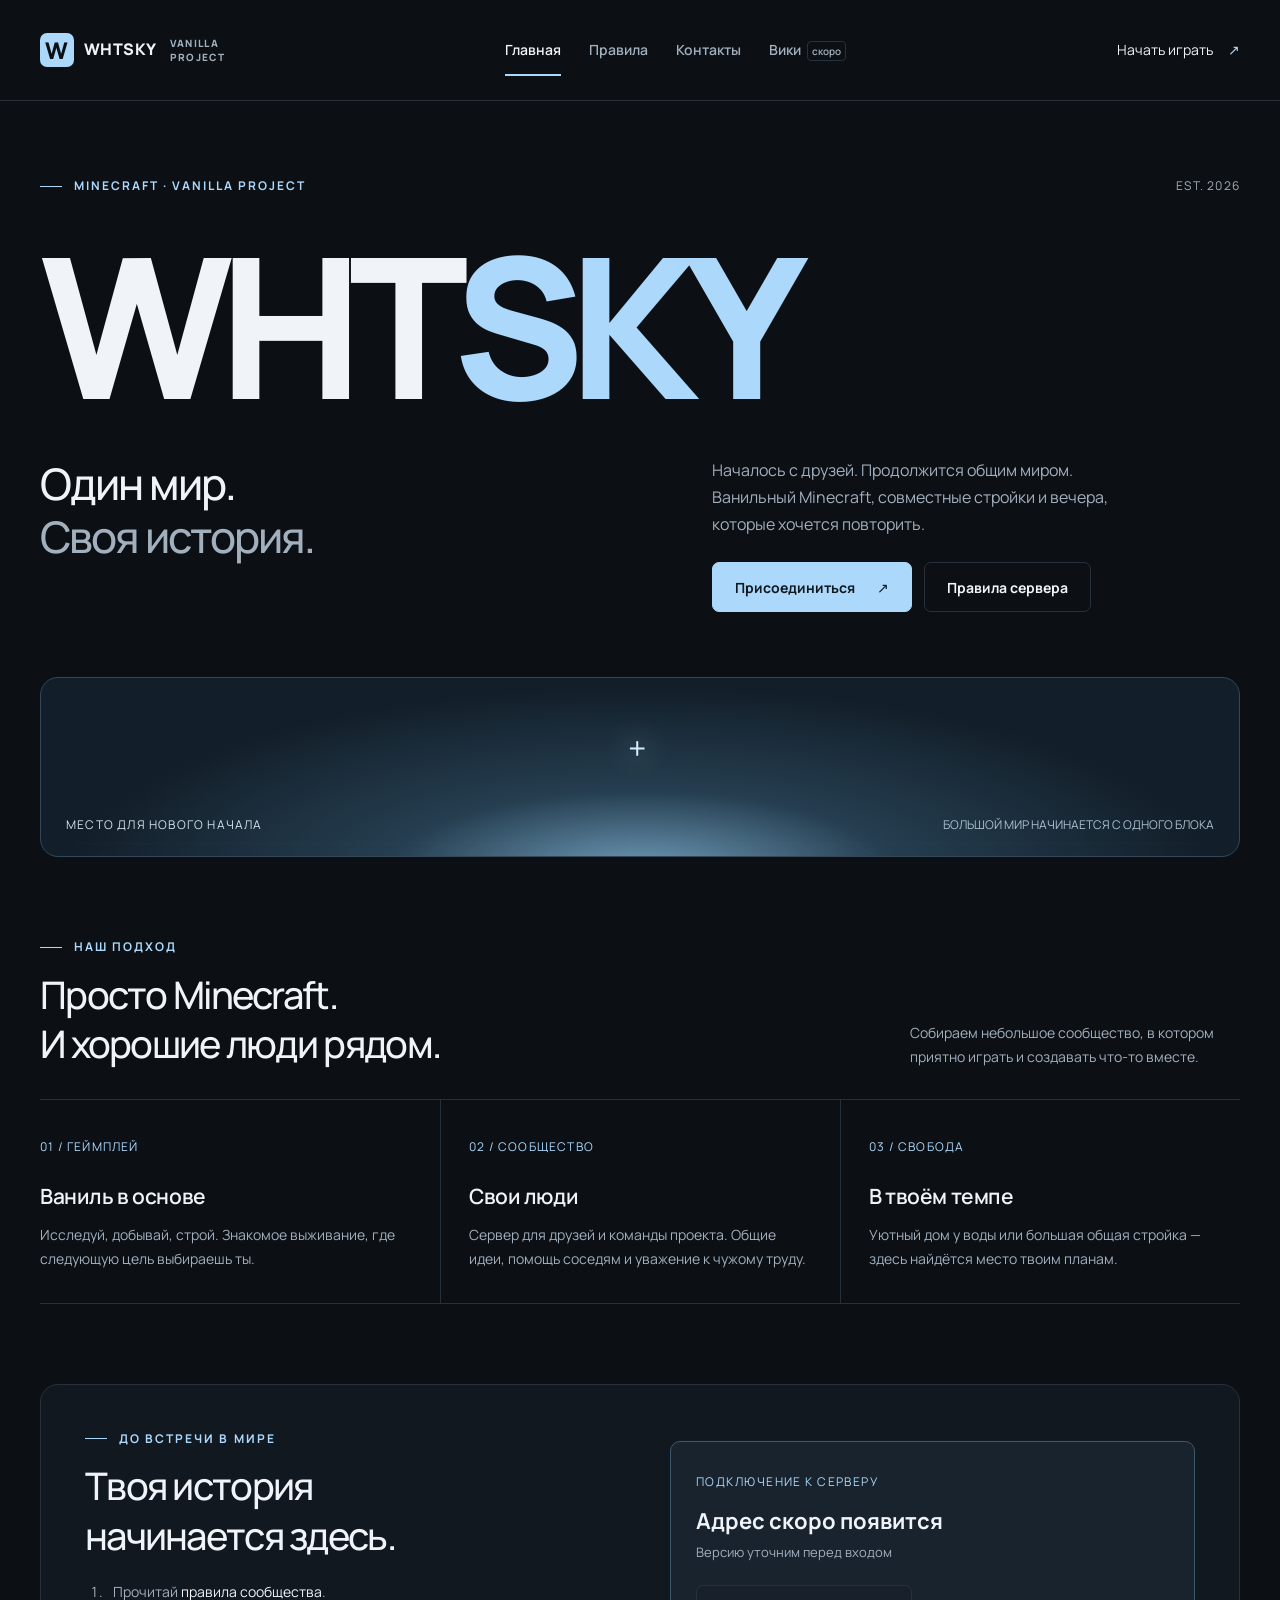
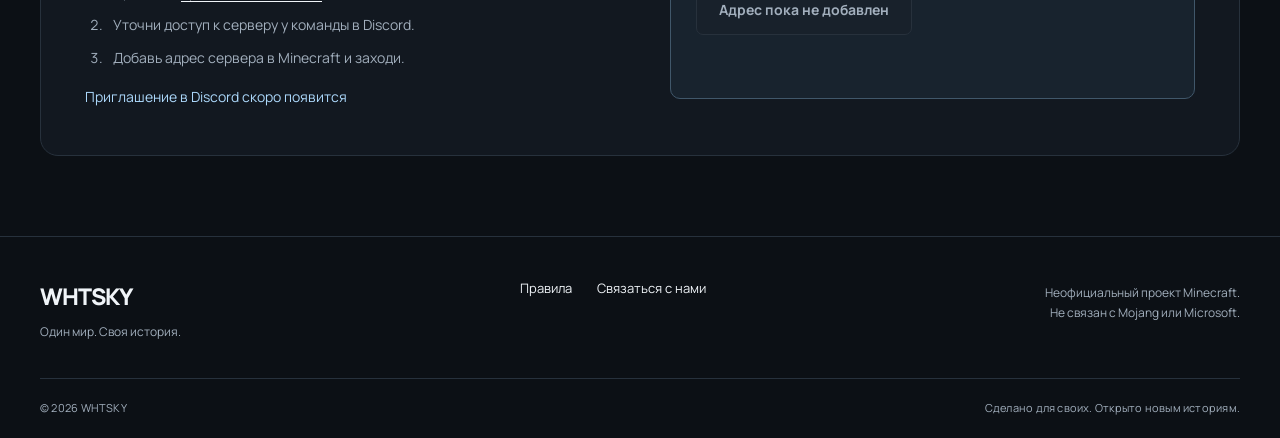
==== index.html @ e58e7b96 "Add initial project files and structure for WHTSKY Vanilla Project - Create README.md with project d" ====
<!doctype html>
<html lang="ru">
<head>
  <meta charset="UTF-8"><meta name="viewport" content="width=device-width, initial-scale=1">
  <title>Главная — WHTSKY</title><meta name="description" content="WHTSKY — ванильный Minecraft для друзей и новых историй. О сервере, правилах и о том, как присоединиться.">
  <meta name="theme-color" content="#0c1015"><link rel="icon" href="assets/favicon.svg" type="image/svg+xml"><link rel="stylesheet" href="assets/style.css">
  <script src="assets/config.js" defer></script><script src="assets/site.js" defer></script>
</head>
<body data-page="home" data-root="./" data-title="Главная">
  <a class="skip-link" href="#main">К содержимому</a><header data-header></header>
  <main id="main">
    <section class="hero container">
      <div class="hero-top"><span class="eyebrow">Minecraft · Vanilla project</span><span class="edition">EST. 2026</span></div>
      <div class="hero-word" aria-hidden="true">WHT<span>SKY</span></div>
      <div class="hero-body"><h1>Один мир.<br><em>Своя история.</em></h1><div><p class="hero-description">Началось с друзей. Продолжится общим миром.<br>Ванильный Minecraft, совместные стройки и вечера, которые хочется повторить.</p><div class="actions"><a class="button primary" href="#join">Присоединиться <span aria-hidden="true">↗</span></a><a class="button" href="rules/">Правила сервера</a></div></div></div>
      <div class="horizon" aria-hidden="true"><span class="horizon-caption">МЕСТО ДЛЯ НОВОГО НАЧАЛА</span><span class="horizon-coordinate">БОЛЬШОЙ МИР НАЧИНАЕТСЯ С ОДНОГО БЛОКА</span></div>
    </section>
    <section class="section container" aria-labelledby="about"><div class="section-top"><div><span class="eyebrow">Наш подход</span><h2 id="about">Просто Minecraft.<br>И хорошие люди рядом.</h2></div><p class="section-note">Собираем небольшое сообщество, в котором приятно играть и создавать что-то вместе.</p></div>
      <div class="values"><article class="value"><span class="value-number">01 / ГЕЙМПЛЕЙ</span><h3>Ваниль в основе</h3><p>Исследуй, добывай, строй. Знакомое выживание, где следующую цель выбираешь ты.</p></article><article class="value"><span class="value-number">02 / СООБЩЕСТВО</span><h3>Свои люди</h3><p>Сервер для друзей и команды проекта. Общие идеи, помощь соседям и уважение к чужому труду.</p></article><article class="value"><span class="value-number">03 / СВОБОДА</span><h3>В твоём темпе</h3><p>Уютный дом у воды или большая общая стройка — здесь найдётся место твоим планам.</p></article></div>
    </section>
    <section class="section join container" id="join" aria-labelledby="join-title"><div class="join-panel"><div><span class="eyebrow">До встречи в мире</span><h2 id="join-title">Твоя история<br>начинается здесь.</h2><ol class="join-steps"><li>Прочитай <a href="rules/">правила сообщества</a>.</li><li>Уточни доступ к серверу у команды в Discord.</li><li>Добавь адрес сервера в Minecraft и заходи.</li></ol><span class="text-link" data-discord>Приглашение в Discord скоро появится</span></div><div class="server-box"><span class="server-label">Подключение к серверу</span><strong class="server-address" data-address>Адрес скоро появится</strong><span class="server-version" data-version>Версию уточним перед входом</span><button class="button primary" type="button" data-copy disabled>Адрес пока не добавлен</button><p class="copy-status" data-copy-status role="status" aria-live="polite"></p></div></div></section>
  </main><footer data-footer></footer><noscript><p class="container">Навигация: <a href="rules/">Правила</a> · <a href="contacts/">Контакты</a> · <a href="wiki/">Вики</a>. Для загрузки данных сервера включите JavaScript.</p></noscript>
</body></html>
---- assets/style.css ----
@import url('https://fonts.googleapis.com/css2?family=Manrope:wght@400;500;600;700;800&display=swap');

:root{color-scheme:dark;--bg:#0c1015;--surface:#121820;--line:#27313c;--muted:#a2afbd;--text:#f0f4f8;--accent:#acd8fb;--radius:18px;font-family:Manrope,Arial,sans-serif;font-synthesis:none}
*{box-sizing:border-box}html{scroll-behavior:smooth;scroll-padding-top:30px}body{margin:0;background:var(--bg);color:var(--text);font-size:16px;line-height:1.7}a{color:inherit;text-decoration:none}button{font:inherit}a,button{-webkit-tap-highlight-color:transparent}a:focus-visible,button:focus-visible,summary:focus-visible{outline:3px solid var(--accent);outline-offset:5px}::selection{background:var(--accent);color:var(--bg)}.container{width:min(1200px,calc(100% - 64px));margin:auto}.skip-link{position:fixed;z-index:10;top:-80px;left:20px;padding:12px 20px;background:var(--accent);color:var(--bg)}.skip-link:focus{top:12px}header{border-bottom:1px solid var(--line)}.header-inner{min-height:100px;display:flex;align-items:center;gap:40px}.brand{display:flex;align-items:center;gap:10px;font-weight:800;letter-spacing:.03em}.brand-mark{display:grid;place-items:center;width:34px;height:34px;background:var(--accent);color:var(--bg);font-size:23px;border-radius:7px;line-height:1}.brand-caption{max-width:64px;font-size:10px;line-height:1.4;letter-spacing:.13em;color:var(--muted);margin-left:3px}.header-inner nav{display:flex;align-items:center;gap:28px;margin:auto;font-size:14px;font-weight:600}.header-inner nav a{color:var(--muted);padding:12px 0;white-space:nowrap}.header-inner nav a:hover,.header-inner nav a[aria-current]{color:var(--text)}.header-inner nav a[aria-current]{box-shadow:0 2px var(--accent)}.nav-tag{font-size:10px;border:1px solid var(--line);border-radius:4px;margin-left:6px;padding:2px 4px;color:var(--muted)}.header-join{font-size:14px;white-space:nowrap}.header-join span{margin-left:12px;color:var(--accent)}.eyebrow{text-transform:uppercase;letter-spacing:.17em;font-size:12px;font-weight:700;color:var(--accent);display:flex;align-items:center;gap:12px}.eyebrow:before{content:'';width:22px;height:1px;background:currentColor}.hero{padding:75px 0 0;position:relative;overflow:hidden}.hero-top{display:flex;justify-content:space-between;align-items:center}.edition{font-size:12px;color:var(--muted);letter-spacing:.1em}.hero-word{font-size:clamp(70px,15.3vw,198px);font-weight:800;line-height:1.08;letter-spacing:-.075em;margin:23px 0 26px;position:relative;z-index:1}.hero-word span{color:var(--accent)}.hero-body{display:grid;grid-template-columns:1.15fr 1fr;gap:65px;align-items:start;position:relative;z-index:1;padding-bottom:65px}.hero h1{font-size:clamp(30px,3.4vw,44px);letter-spacing:-.045em;line-height:1.22;margin:0;font-weight:500}.hero h1 em{font-style:normal;color:var(--muted)}.hero-description{margin:0 0 24px;max-width:450px;color:var(--muted)}.actions{display:flex;gap:12px;flex-wrap:wrap}.button{display:inline-flex;justify-content:center;align-items:center;gap:22px;min-height:50px;padding:12px 22px;border:1px solid var(--line);border-radius:7px;font-size:14px;font-weight:700;background:transparent;color:var(--text);cursor:pointer;transition:background .2s,transform .2s}.button:hover{background:#202c38;transform:translateY(-2px)}.button.primary{background:var(--accent);color:#101820;border-color:var(--accent)}.button.primary:hover{background:#cae7ff}.button:disabled,.button.unavailable{color:var(--muted);background:#18212b;border-color:var(--line);cursor:default;transform:none}.horizon{height:180px;position:relative;border:1px solid #344758;border-radius:var(--radius);overflow:hidden;background:radial-gradient(ellipse at 50% 110%,#709dbb 0, #253e50 30%,#121e29 68%);isolation:isolate}.horizon:before{content:'';position:absolute;width:140%;height:380px;left:-20%;top:30px;background-image:linear-gradient(#91b6cd30 1px,transparent 1px),linear-gradient(90deg,#91b6cd30 1px,transparent 1px);background-size:55px 55px;transform:perspective(220px) rotateX(53deg);mask-image:linear-gradient(transparent,#000);z-index:-1}.horizon:after{content:'+';position:absolute;left:calc(50% - 12px);top:43px;color:#d5edff;font-size:32px;font-weight:400;text-shadow:0 0 30px #c2e7ff}.horizon-caption{position:absolute;left:25px;bottom:21px;font-size:12px;letter-spacing:.1em;color:#d1e2ed}.horizon-coordinate{position:absolute;right:25px;bottom:21px;font-size:12px;color:#aac0d0}.section{padding:80px 0}.section-top{display:flex;justify-content:space-between;align-items:end;gap:30px;margin-bottom:30px}h2{font-size:clamp(28px,3vw,38px);font-weight:500;letter-spacing:-.045em;line-height:1.3;margin:12px 0 0}h3{line-height:1.4;font-weight:600;letter-spacing:-.02em}.section-note{max-width:330px;color:var(--muted);font-size:14px;margin:0}.values{display:grid;grid-template-columns:repeat(3,1fr);border-top:1px solid var(--line);border-bottom:1px solid var(--line)}.value{padding:32px 28px 32px 0}.value+.value{padding-left:28px;border-left:1px solid var(--line)}.value-number{font-size:12px;letter-spacing:.1em;color:var(--accent)}.value h3{font-size:21px;margin:23px 0 12px}.value p{font-size:14px;color:var(--muted);margin:0}.join{padding-top:0}.join-panel{display:grid;grid-template-columns:1fr 1fr;gap:60px;padding:44px;background:var(--surface);border:1px solid var(--line);border-radius:var(--radius)}.join-panel p{color:var(--muted);font-size:14px}.join-panel h2{margin-bottom:20px}.server-box{padding:25px;border:1px solid #40576a;background:#18232e;border-radius:10px;align-self:center}.server-label{font-size:12px;text-transform:uppercase;letter-spacing:.12em;color:var(--accent)}.server-address{display:block;font-size:22px;margin:12px 0 4px;overflow-wrap:anywhere;line-height:1.4}.server-version{font-size:13px;color:var(--muted);display:block;margin-bottom:22px}.copy-status{min-height:24px;font-size:13px;margin-bottom:0!important}.join-steps{padding-left:21px;color:var(--muted);font-size:14px}.join-steps li{padding-left:7px;margin:9px 0}.join-steps a{color:var(--text);text-decoration:underline;text-underline-offset:4px}.page-intro{padding:65px 0 45px}.page-intro h1{font-size:clamp(42px,7vw,76px);line-height:1.15;letter-spacing:-.06em;margin:20px 0}.page-intro p{color:var(--muted);max-width:650px;margin:0}.page-index{color:var(--muted);font-size:13px;margin-bottom:32px}.page-index a:hover{color:var(--accent)}.notice{padding:18px 22px;border-left:2px solid var(--accent);background:var(--surface);font-size:14px;color:var(--muted);margin:0 0 32px}.notice strong{color:var(--text)}.rules-layout{display:grid;grid-template-columns:220px 1fr;gap:65px;padding-bottom:80px}.rules-nav{align-self:start;position:sticky;top:30px;display:flex;flex-direction:column;gap:14px;font-size:14px;color:var(--muted)}.rules-nav a:hover{color:var(--accent)}.rule-section{padding:0 0 32px;margin-bottom:32px;border-bottom:1px solid var(--line)}.rule-section h2{font-size:26px;margin:0 0 24px}.rule-section h2 span{color:var(--accent);font-size:14px;margin-right:18px}.rule-section ol{padding-left:22px;color:var(--muted)}.rule-section li{padding-left:8px;margin:15px 0}.rule-section strong{color:var(--text);font-weight:600}.contact-banner{padding:38px;border:1px solid var(--line);border-radius:var(--radius);display:flex;align-items:center;justify-content:space-between;gap:30px;background:radial-gradient(ellipse at 95% 90%,#23384d,transparent 70%),var(--surface)}.contact-banner h2{margin:0 0 12px}.contact-banner p{color:var(--muted);margin:0;max-width:580px}.staff-grid{display:grid;grid-template-columns:repeat(3,1fr);gap:20px}.empty-staff{grid-column:1/-1;border:1px dashed #364350;border-radius:12px;padding:36px;display:flex;align-items:center;gap:25px;color:var(--muted)}.empty-staff h3{color:var(--text);margin:0 0 6px}.empty-staff p{margin:0;font-size:14px}.staff-avatar{width:58px;height:58px;display:grid;place-items:center;border-radius:12px;background:#243849;color:var(--accent);font-size:20px;flex-shrink:0}.staff-card{background:var(--surface);padding:28px;border:1px solid var(--line);border-radius:12px}.staff-card p{color:var(--muted)}.text-link{color:var(--accent);font-size:14px}.wiki-main{min-height:650px}.wiki-panel{max-width:800px;margin:0 auto 80px;padding:64px 30px;text-align:center;background:radial-gradient(ellipse at top,#1d3448,transparent 70%),var(--surface);border:1px solid var(--line);border-radius:var(--radius)}.wiki-symbol{display:grid;place-items:center;width:76px;height:76px;margin:0 auto 24px;background:#263f53;border:1px solid #496579;border-radius:18px;font-size:32px;color:var(--accent)}.pill{display:inline-block;border:1px solid #496579;border-radius:30px;padding:4px 13px;font-size:12px;color:var(--accent);letter-spacing:.08em}.wiki-panel h2{font-size:clamp(30px,5vw,48px);margin:20px 0}.wiki-panel p{color:var(--muted);max-width:470px;margin:0 auto 28px}.wiki-panel .button{margin:0 auto}footer{border-top:1px solid var(--line);padding:40px 0 20px}.footer-inner{display:flex;align-items:start;justify-content:space-between;gap:30px}.footer-brand{font-weight:800;font-size:23px;letter-spacing:-.04em}.footer-inner p{color:var(--muted);font-size:12px;margin:6px 0}.footer-links{display:flex;gap:25px;font-size:13px}.legal{text-align:right}.footer-bottom{border-top:1px solid var(--line);margin-top:30px;padding-top:20px;display:flex;justify-content:space-between;font-size:11px;letter-spacing:.02em;color:var(--muted)}
@media(min-width:1500px){.hero-word{font-size:198px}}@media(max-width:1000px){.header-inner{gap:20px}.brand-caption{display:none}.header-inner nav{gap:20px}.header-join{display:none}.hero-body{gap:35px}.join-panel{gap:30px;padding:30px}.rules-layout{gap:35px;grid-template-columns:180px 1fr}.hero-word{font-size:16vw}}
@media(max-width:650px){.container{width:calc(100% - 36px)}.header-inner{flex-wrap:wrap;gap:12px;padding-top:20px;padding-bottom:12px}.brand-caption{display:block}.header-inner nav{width:100%;justify-content:space-between;margin:0;gap:8px;font-size:13px}.nav-tag{display:none}.hero{padding-top:38px}.edition{font-size:10px}.eyebrow{font-size:10px}.hero-word{font-size:17vw;margin:25px 0}.hero-body{grid-template-columns:1fr;gap:24px;padding-bottom:32px}.hero h1{font-size:32px}.hero-description{font-size:14px}.horizon{height:140px}.horizon-coordinate{display:none}.section{padding:48px 0}.section-top{display:block}.section-note{margin-top:18px}.values{grid-template-columns:1fr}.value,.value+.value{padding:24px 0;border-left:0}.value+.value{border-top:1px solid var(--line)}.value h3{margin-top:10px}.join{padding-top:0}.join-panel{grid-template-columns:1fr;padding:24px;gap:20px}.server-box{padding:20px}.server-address{font-size:20px}.page-intro{padding:36px 0}.page-index{margin-bottom:24px}.rules-layout{grid-template-columns:1fr;gap:30px;padding-bottom:30px}.rules-nav{position:static;flex-direction:row;flex-wrap:wrap;gap:12px 20px}.rule-section h2{font-size:23px}.contact-banner{padding:25px;display:block}.contact-banner .button{margin-top:24px}.staff-grid{grid-template-columns:1fr}.empty-staff{padding:24px;align-items:start;gap:16px}.wiki-panel{padding:42px 24px;margin-bottom:48px}.wiki-main{min-height:0}.footer-inner{flex-wrap:wrap}.footer-links{width:100%}.legal{text-align:left}.footer-bottom{gap:15px;align-items:start}.footer-bottom span:last-child{max-width:170px;text-align:right}}
@media(prefers-reduced-motion:reduce){html{scroll-behavior:auto}*{transition:none!important}}
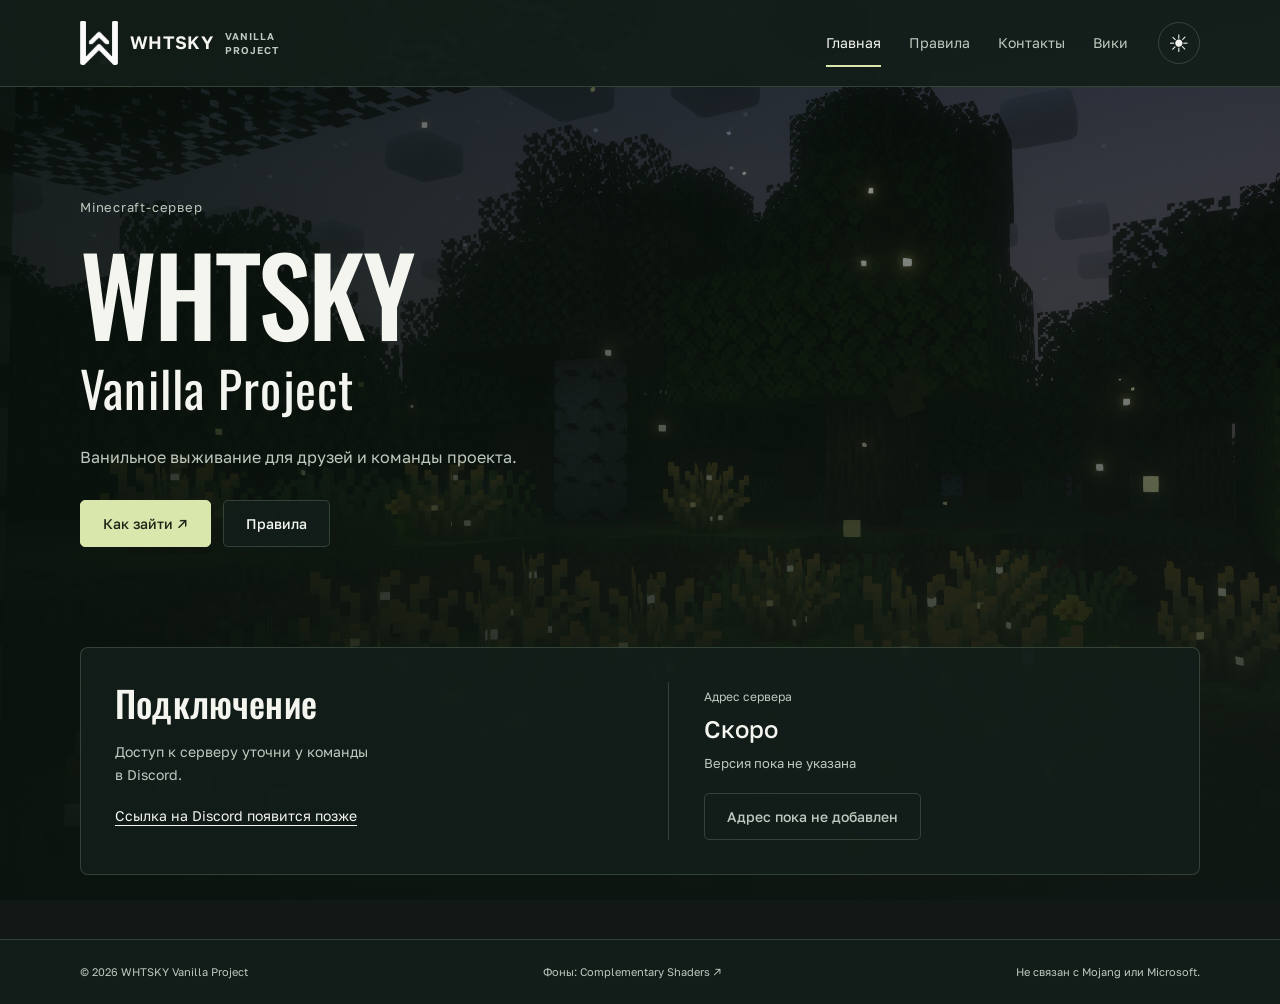
==== commit 606d762b: "Add night theme image and implement theme switching functionality - Added a new image for the night " ====
--- a/index.html
+++ b/index.html
@@ -2,22 +2,22 @@
 <html lang="ru">
 <head>
   <meta charset="UTF-8"><meta name="viewport" content="width=device-width, initial-scale=1">
-  <title>Главная — WHTSKY</title><meta name="description" content="WHTSKY — ванильный Minecraft для друзей и новых историй. О сервере, правилах и о том, как присоединиться.">
-  <meta name="theme-color" content="#0c1015"><link rel="icon" href="assets/favicon.svg" type="image/svg+xml"><link rel="stylesheet" href="assets/style.css">
+  <title>Главная — WHTSKY</title><meta name="description" content="WHTSKY Vanilla Project — ванильный Minecraft-сервер для друзей и команды проекта. Правила, контакты и подключение.">
+  <script src="./assets/theme.js"></script><meta name="theme-color" content="#0c1015"><link rel="icon" href="assets/favicon.svg" type="image/svg+xml"><link rel="stylesheet" href="assets/style.css">
   <script src="assets/config.js" defer></script><script src="assets/site.js" defer></script>
 </head>
 <body data-page="home" data-root="./" data-title="Главная">
   <a class="skip-link" href="#main">К содержимому</a><header data-header></header>
   <main id="main">
     <section class="hero container">
-      <div class="hero-top"><span class="eyebrow">Minecraft · Vanilla project</span><span class="edition">EST. 2026</span></div>
-      <div class="hero-word" aria-hidden="true">WHT<span>SKY</span></div>
-      <div class="hero-body"><h1>Один мир.<br><em>Своя история.</em></h1><div><p class="hero-description">Началось с друзей. Продолжится общим миром.<br>Ванильный Minecraft, совместные стройки и вечера, которые хочется повторить.</p><div class="actions"><a class="button primary" href="#join">Присоединиться <span aria-hidden="true">↗</span></a><a class="button" href="rules/">Правила сервера</a></div></div></div>
-      <div class="horizon" aria-hidden="true"><span class="horizon-caption">МЕСТО ДЛЯ НОВОГО НАЧАЛА</span><span class="horizon-coordinate">БОЛЬШОЙ МИР НАЧИНАЕТСЯ С ОДНОГО БЛОКА</span></div>
+      <span class="eyebrow">Minecraft-сервер</span>
+      <h1>WHTSKY <span>Vanilla Project</span></h1>
+      <p class="hero-description">Ванильное выживание для друзей и команды проекта.</p>
+      <div class="actions"><a class="button primary" href="#join">Как зайти ↗</a><a class="button" href="rules/">Правила</a></div>
     </section>
-    <section class="section container" aria-labelledby="about"><div class="section-top"><div><span class="eyebrow">Наш подход</span><h2 id="about">Просто Minecraft.<br>И хорошие люди рядом.</h2></div><p class="section-note">Собираем небольшое сообщество, в котором приятно играть и создавать что-то вместе.</p></div>
-      <div class="values"><article class="value"><span class="value-number">01 / ГЕЙМПЛЕЙ</span><h3>Ваниль в основе</h3><p>Исследуй, добывай, строй. Знакомое выживание, где следующую цель выбираешь ты.</p></article><article class="value"><span class="value-number">02 / СООБЩЕСТВО</span><h3>Свои люди</h3><p>Сервер для друзей и команды проекта. Общие идеи, помощь соседям и уважение к чужому труду.</p></article><article class="value"><span class="value-number">03 / СВОБОДА</span><h3>В твоём темпе</h3><p>Уютный дом у воды или большая общая стройка — здесь найдётся место твоим планам.</p></article></div>
+    <section class="join container" id="join" aria-labelledby="join-title">
+      <div class="join-panel"><div><h2 id="join-title">Подключение</h2><p>Доступ к серверу уточни у команды в Discord.</p><span class="text-link" data-discord>Ссылка на Discord появится позже</span></div>
+      <div class="server-box"><span class="server-label">Адрес сервера</span><strong class="server-address" data-address>Скоро</strong><span class="server-version" data-version>Версия пока не указана</span><button class="button primary" type="button" data-copy disabled>Адрес пока не добавлен</button><p class="copy-status" data-copy-status role="status" aria-live="polite"></p></div></div>
     </section>
-    <section class="section join container" id="join" aria-labelledby="join-title"><div class="join-panel"><div><span class="eyebrow">До встречи в мире</span><h2 id="join-title">Твоя история<br>начинается здесь.</h2><ol class="join-steps"><li>Прочитай <a href="rules/">правила сообщества</a>.</li><li>Уточни доступ к серверу у команды в Discord.</li><li>Добавь адрес сервера в Minecraft и заходи.</li></ol><span class="text-link" data-discord>Приглашение в Discord скоро появится</span></div><div class="server-box"><span class="server-label">Подключение к серверу</span><strong class="server-address" data-address>Адрес скоро появится</strong><span class="server-version" data-version>Версию уточним перед входом</span><button class="button primary" type="button" data-copy disabled>Адрес пока не добавлен</button><p class="copy-status" data-copy-status role="status" aria-live="polite"></p></div></div></section>
   </main><footer data-footer></footer><noscript><p class="container">Навигация: <a href="rules/">Правила</a> · <a href="contacts/">Контакты</a> · <a href="wiki/">Вики</a>. Для загрузки данных сервера включите JavaScript.</p></noscript>
 </body></html>
--- a/assets/style.css
+++ b/assets/style.css
@@ -1,7 +1,141 @@
-@import url('https://fonts.googleapis.com/css2?family=Manrope:wght@400;500;600;700;800&display=swap');
+@import url('https://fonts.googleapis.com/css2?family=Golos+Text:wght@400;500;600&family=Oswald:wght@400;500;600&display=swap');
 
-:root{color-scheme:dark;--bg:#0c1015;--surface:#121820;--line:#27313c;--muted:#a2afbd;--text:#f0f4f8;--accent:#acd8fb;--radius:18px;font-family:Manrope,Arial,sans-serif;font-synthesis:none}
-*{box-sizing:border-box}html{scroll-behavior:smooth;scroll-padding-top:30px}body{margin:0;background:var(--bg);color:var(--text);font-size:16px;line-height:1.7}a{color:inherit;text-decoration:none}button{font:inherit}a,button{-webkit-tap-highlight-color:transparent}a:focus-visible,button:focus-visible,summary:focus-visible{outline:3px solid var(--accent);outline-offset:5px}::selection{background:var(--accent);color:var(--bg)}.container{width:min(1200px,calc(100% - 64px));margin:auto}.skip-link{position:fixed;z-index:10;top:-80px;left:20px;padding:12px 20px;background:var(--accent);color:var(--bg)}.skip-link:focus{top:12px}header{border-bottom:1px solid var(--line)}.header-inner{min-height:100px;display:flex;align-items:center;gap:40px}.brand{display:flex;align-items:center;gap:10px;font-weight:800;letter-spacing:.03em}.brand-mark{display:grid;place-items:center;width:34px;height:34px;background:var(--accent);color:var(--bg);font-size:23px;border-radius:7px;line-height:1}.brand-caption{max-width:64px;font-size:10px;line-height:1.4;letter-spacing:.13em;color:var(--muted);margin-left:3px}.header-inner nav{display:flex;align-items:center;gap:28px;margin:auto;font-size:14px;font-weight:600}.header-inner nav a{color:var(--muted);padding:12px 0;white-space:nowrap}.header-inner nav a:hover,.header-inner nav a[aria-current]{color:var(--text)}.header-inner nav a[aria-current]{box-shadow:0 2px var(--accent)}.nav-tag{font-size:10px;border:1px solid var(--line);border-radius:4px;margin-left:6px;padding:2px 4px;color:var(--muted)}.header-join{font-size:14px;white-space:nowrap}.header-join span{margin-left:12px;color:var(--accent)}.eyebrow{text-transform:uppercase;letter-spacing:.17em;font-size:12px;font-weight:700;color:var(--accent);display:flex;align-items:center;gap:12px}.eyebrow:before{content:'';width:22px;height:1px;background:currentColor}.hero{padding:75px 0 0;position:relative;overflow:hidden}.hero-top{display:flex;justify-content:space-between;align-items:center}.edition{font-size:12px;color:var(--muted);letter-spacing:.1em}.hero-word{font-size:clamp(70px,15.3vw,198px);font-weight:800;line-height:1.08;letter-spacing:-.075em;margin:23px 0 26px;position:relative;z-index:1}.hero-word span{color:var(--accent)}.hero-body{display:grid;grid-template-columns:1.15fr 1fr;gap:65px;align-items:start;position:relative;z-index:1;padding-bottom:65px}.hero h1{font-size:clamp(30px,3.4vw,44px);letter-spacing:-.045em;line-height:1.22;margin:0;font-weight:500}.hero h1 em{font-style:normal;color:var(--muted)}.hero-description{margin:0 0 24px;max-width:450px;color:var(--muted)}.actions{display:flex;gap:12px;flex-wrap:wrap}.button{display:inline-flex;justify-content:center;align-items:center;gap:22px;min-height:50px;padding:12px 22px;border:1px solid var(--line);border-radius:7px;font-size:14px;font-weight:700;background:transparent;color:var(--text);cursor:pointer;transition:background .2s,transform .2s}.button:hover{background:#202c38;transform:translateY(-2px)}.button.primary{background:var(--accent);color:#101820;border-color:var(--accent)}.button.primary:hover{background:#cae7ff}.button:disabled,.button.unavailable{color:var(--muted);background:#18212b;border-color:var(--line);cursor:default;transform:none}.horizon{height:180px;position:relative;border:1px solid #344758;border-radius:var(--radius);overflow:hidden;background:radial-gradient(ellipse at 50% 110%,#709dbb 0, #253e50 30%,#121e29 68%);isolation:isolate}.horizon:before{content:'';position:absolute;width:140%;height:380px;left:-20%;top:30px;background-image:linear-gradient(#91b6cd30 1px,transparent 1px),linear-gradient(90deg,#91b6cd30 1px,transparent 1px);background-size:55px 55px;transform:perspective(220px) rotateX(53deg);mask-image:linear-gradient(transparent,#000);z-index:-1}.horizon:after{content:'+';position:absolute;left:calc(50% - 12px);top:43px;color:#d5edff;font-size:32px;font-weight:400;text-shadow:0 0 30px #c2e7ff}.horizon-caption{position:absolute;left:25px;bottom:21px;font-size:12px;letter-spacing:.1em;color:#d1e2ed}.horizon-coordinate{position:absolute;right:25px;bottom:21px;font-size:12px;color:#aac0d0}.section{padding:80px 0}.section-top{display:flex;justify-content:space-between;align-items:end;gap:30px;margin-bottom:30px}h2{font-size:clamp(28px,3vw,38px);font-weight:500;letter-spacing:-.045em;line-height:1.3;margin:12px 0 0}h3{line-height:1.4;font-weight:600;letter-spacing:-.02em}.section-note{max-width:330px;color:var(--muted);font-size:14px;margin:0}.values{display:grid;grid-template-columns:repeat(3,1fr);border-top:1px solid var(--line);border-bottom:1px solid var(--line)}.value{padding:32px 28px 32px 0}.value+.value{padding-left:28px;border-left:1px solid var(--line)}.value-number{font-size:12px;letter-spacing:.1em;color:var(--accent)}.value h3{font-size:21px;margin:23px 0 12px}.value p{font-size:14px;color:var(--muted);margin:0}.join{padding-top:0}.join-panel{display:grid;grid-template-columns:1fr 1fr;gap:60px;padding:44px;background:var(--surface);border:1px solid var(--line);border-radius:var(--radius)}.join-panel p{color:var(--muted);font-size:14px}.join-panel h2{margin-bottom:20px}.server-box{padding:25px;border:1px solid #40576a;background:#18232e;border-radius:10px;align-self:center}.server-label{font-size:12px;text-transform:uppercase;letter-spacing:.12em;color:var(--accent)}.server-address{display:block;font-size:22px;margin:12px 0 4px;overflow-wrap:anywhere;line-height:1.4}.server-version{font-size:13px;color:var(--muted);display:block;margin-bottom:22px}.copy-status{min-height:24px;font-size:13px;margin-bottom:0!important}.join-steps{padding-left:21px;color:var(--muted);font-size:14px}.join-steps li{padding-left:7px;margin:9px 0}.join-steps a{color:var(--text);text-decoration:underline;text-underline-offset:4px}.page-intro{padding:65px 0 45px}.page-intro h1{font-size:clamp(42px,7vw,76px);line-height:1.15;letter-spacing:-.06em;margin:20px 0}.page-intro p{color:var(--muted);max-width:650px;margin:0}.page-index{color:var(--muted);font-size:13px;margin-bottom:32px}.page-index a:hover{color:var(--accent)}.notice{padding:18px 22px;border-left:2px solid var(--accent);background:var(--surface);font-size:14px;color:var(--muted);margin:0 0 32px}.notice strong{color:var(--text)}.rules-layout{display:grid;grid-template-columns:220px 1fr;gap:65px;padding-bottom:80px}.rules-nav{align-self:start;position:sticky;top:30px;display:flex;flex-direction:column;gap:14px;font-size:14px;color:var(--muted)}.rules-nav a:hover{color:var(--accent)}.rule-section{padding:0 0 32px;margin-bottom:32px;border-bottom:1px solid var(--line)}.rule-section h2{font-size:26px;margin:0 0 24px}.rule-section h2 span{color:var(--accent);font-size:14px;margin-right:18px}.rule-section ol{padding-left:22px;color:var(--muted)}.rule-section li{padding-left:8px;margin:15px 0}.rule-section strong{color:var(--text);font-weight:600}.contact-banner{padding:38px;border:1px solid var(--line);border-radius:var(--radius);display:flex;align-items:center;justify-content:space-between;gap:30px;background:radial-gradient(ellipse at 95% 90%,#23384d,transparent 70%),var(--surface)}.contact-banner h2{margin:0 0 12px}.contact-banner p{color:var(--muted);margin:0;max-width:580px}.staff-grid{display:grid;grid-template-columns:repeat(3,1fr);gap:20px}.empty-staff{grid-column:1/-1;border:1px dashed #364350;border-radius:12px;padding:36px;display:flex;align-items:center;gap:25px;color:var(--muted)}.empty-staff h3{color:var(--text);margin:0 0 6px}.empty-staff p{margin:0;font-size:14px}.staff-avatar{width:58px;height:58px;display:grid;place-items:center;border-radius:12px;background:#243849;color:var(--accent);font-size:20px;flex-shrink:0}.staff-card{background:var(--surface);padding:28px;border:1px solid var(--line);border-radius:12px}.staff-card p{color:var(--muted)}.text-link{color:var(--accent);font-size:14px}.wiki-main{min-height:650px}.wiki-panel{max-width:800px;margin:0 auto 80px;padding:64px 30px;text-align:center;background:radial-gradient(ellipse at top,#1d3448,transparent 70%),var(--surface);border:1px solid var(--line);border-radius:var(--radius)}.wiki-symbol{display:grid;place-items:center;width:76px;height:76px;margin:0 auto 24px;background:#263f53;border:1px solid #496579;border-radius:18px;font-size:32px;color:var(--accent)}.pill{display:inline-block;border:1px solid #496579;border-radius:30px;padding:4px 13px;font-size:12px;color:var(--accent);letter-spacing:.08em}.wiki-panel h2{font-size:clamp(30px,5vw,48px);margin:20px 0}.wiki-panel p{color:var(--muted);max-width:470px;margin:0 auto 28px}.wiki-panel .button{margin:0 auto}footer{border-top:1px solid var(--line);padding:40px 0 20px}.footer-inner{display:flex;align-items:start;justify-content:space-between;gap:30px}.footer-brand{font-weight:800;font-size:23px;letter-spacing:-.04em}.footer-inner p{color:var(--muted);font-size:12px;margin:6px 0}.footer-links{display:flex;gap:25px;font-size:13px}.legal{text-align:right}.footer-bottom{border-top:1px solid var(--line);margin-top:30px;padding-top:20px;display:flex;justify-content:space-between;font-size:11px;letter-spacing:.02em;color:var(--muted)}
-@media(min-width:1500px){.hero-word{font-size:198px}}@media(max-width:1000px){.header-inner{gap:20px}.brand-caption{display:none}.header-inner nav{gap:20px}.header-join{display:none}.hero-body{gap:35px}.join-panel{gap:30px;padding:30px}.rules-layout{gap:35px;grid-template-columns:180px 1fr}.hero-word{font-size:16vw}}
-@media(max-width:650px){.container{width:calc(100% - 36px)}.header-inner{flex-wrap:wrap;gap:12px;padding-top:20px;padding-bottom:12px}.brand-caption{display:block}.header-inner nav{width:100%;justify-content:space-between;margin:0;gap:8px;font-size:13px}.nav-tag{display:none}.hero{padding-top:38px}.edition{font-size:10px}.eyebrow{font-size:10px}.hero-word{font-size:17vw;margin:25px 0}.hero-body{grid-template-columns:1fr;gap:24px;padding-bottom:32px}.hero h1{font-size:32px}.hero-description{font-size:14px}.horizon{height:140px}.horizon-coordinate{display:none}.section{padding:48px 0}.section-top{display:block}.section-note{margin-top:18px}.values{grid-template-columns:1fr}.value,.value+.value{padding:24px 0;border-left:0}.value+.value{border-top:1px solid var(--line)}.value h3{margin-top:10px}.join{padding-top:0}.join-panel{grid-template-columns:1fr;padding:24px;gap:20px}.server-box{padding:20px}.server-address{font-size:20px}.page-intro{padding:36px 0}.page-index{margin-bottom:24px}.rules-layout{grid-template-columns:1fr;gap:30px;padding-bottom:30px}.rules-nav{position:static;flex-direction:row;flex-wrap:wrap;gap:12px 20px}.rule-section h2{font-size:23px}.contact-banner{padding:25px;display:block}.contact-banner .button{margin-top:24px}.staff-grid{grid-template-columns:1fr}.empty-staff{padding:24px;align-items:start;gap:16px}.wiki-panel{padding:42px 24px;margin-bottom:48px}.wiki-main{min-height:0}.footer-inner{flex-wrap:wrap}.footer-links{width:100%}.legal{text-align:left}.footer-bottom{gap:15px;align-items:start}.footer-bottom span:last-child{max-width:170px;text-align:right}}
-@media(prefers-reduced-motion:reduce){html{scroll-behavior:auto}*{transition:none!important}}
+:root {
+  color-scheme: dark;
+  --bg: #111815;
+  --surface: #131e19ed;
+  --text: #f4f5ef;
+  --muted: #c0c9c0;
+  --line: #788c7855;
+  --accent: #d9e7ac;
+  --button-text: #1c2516;
+  --veil: linear-gradient(90deg, #08110cba, #08110c30), linear-gradient(0deg, #111815 0%, #11181515 90%);
+  --scene: url('images/night.png');
+  font: 16px/1.65 'Golos Text', Arial, sans-serif;
+}
+:root[data-theme='light'] {
+  color-scheme: light;
+  --bg: #edf1ea;
+  --surface: #f7f9f2ee;
+  --text: #19271d;
+  --muted: #465446;
+  --line: #60755b55;
+  --accent: #344e31;
+  --button-text: #fff;
+  --veil: linear-gradient(90deg, #f3f5e9dd, #f3f5e940), linear-gradient(0deg, #edf1ea 0%, #edf1ea10 90%);
+  --scene: url('images/day.jpg');
+}
+* { box-sizing: border-box; }
+html { scroll-behavior: smooth; scroll-padding-top: 30px; }
+body { margin: 0; color: var(--text); background: var(--bg); min-height: 100vh; display: flex; flex-direction: column; }
+body::before { content: ''; position: fixed; inset: 0; z-index: -1; background-image: var(--veil), var(--scene); background-size: cover; background-position: center; pointer-events: none; }
+main { flex: 1; }
+a { color: inherit; text-decoration: none; }
+a:hover { color: var(--accent); }
+button { font: inherit; }
+a:focus-visible, button:focus-visible { outline: 3px solid var(--accent); outline-offset: 5px; }
+::selection { background: var(--accent); color: var(--button-text); }
+.container { width: min(1120px, calc(100% - 64px)); margin-inline: auto; }
+.skip-link { position: fixed; top: -90px; left: 15px; z-index: 9; background: var(--surface); padding: 10px 20px; }
+.skip-link:focus { top: 10px; }
+header { background: var(--surface); border-bottom: 1px solid var(--line); }
+.header-inner { min-height: 86px; display: flex; align-items: center; gap: 30px; }
+.brand { display: flex; align-items: center; gap: 12px; font-size: 18px; font-weight: 600; letter-spacing: .02em; }
+.brand-mark { width: 38px; height: 44px; position: relative; overflow: hidden; }
+.brand-mark img { position: absolute; width: 62px; height: 62px; max-width: none; left: -12px; top: -9px; object-fit: contain; }
+.logo-light { display: none; }
+[data-theme='light'] .logo-light { display: block; }
+[data-theme='light'] .logo-dark { display: none; }
+.brand-caption { font-size: 10px; line-height: 1.4; letter-spacing: .1em; width: 65px; color: var(--muted); }
+nav { display: flex; gap: 28px; }
+.header-inner nav { margin-left: auto; font-size: 14px; }
+.header-inner nav a { padding: 10px 0; color: var(--muted); }
+.header-inner nav a[aria-current] { color: var(--text); box-shadow: 0 2px var(--accent); }
+.nav-tag { display: none; }
+.theme-toggle { width: 42px; height: 42px; flex-shrink: 0; color: var(--text); border: 1px solid var(--line); background: transparent; border-radius: 50%; cursor: pointer; font-size: 24px; line-height: 1; }
+.theme-toggle:hover { background: var(--bg); }
+h1, h2, h3 { font-family: 'Oswald', 'Arial Narrow', sans-serif; font-weight: 500; line-height: 1.15; letter-spacing: .005em; text-wrap: balance; margin: 0; }
+h1 { font-size: clamp(42px, 6vw, 64px); }
+h2 { font-size: clamp(28px, 3vw, 36px); }
+h3 { font-size: 24px; }
+p { margin: 16px 0; text-wrap: pretty; }
+em { font-style: italic; }
+s, del { text-decoration-thickness: .08em; text-decoration-color: var(--muted); }
+.eyebrow { display: block; font-size: 13px; letter-spacing: .06em; color: var(--muted); margin-bottom: 18px; }
+.hero { padding-block: 110px 100px; }
+.hero h1 { font-size: clamp(65px, 9vw, 108px); line-height: 1.05; letter-spacing: -.025em; }
+.hero h1 span { display: block; font-size: .46em; font-weight: 400; letter-spacing: .025em; margin-top: 12px; }
+.hero-description { max-width: 440px; color: var(--muted); margin: 30px 0; }
+.actions { display: flex; flex-wrap: wrap; gap: 12px; }
+.button { display: inline-flex; justify-content: center; align-items: center; min-height: 46px; padding: 11px 22px; gap: 18px; border: 1px solid var(--line); background: var(--surface); border-radius: 5px; color: var(--text); font-size: 14px; font-weight: 500; cursor: pointer; }
+.button.primary { background: var(--accent); color: var(--button-text); border-color: var(--accent); }
+.button:hover { filter: brightness(1.12); }
+.button:disabled, .button.unavailable { color: var(--muted); background: transparent; border-color: var(--line); cursor: default; filter: none; }
+.join { padding-bottom: 64px; }
+.join-panel { display: grid; grid-template-columns: 1fr 1fr; gap: 55px; padding: 34px; background: var(--surface); border: 1px solid var(--line); border-radius: 8px; }
+.join-panel p { color: var(--muted); font-size: 14px; max-width: 300px; }
+.server-box { border-left: 1px solid var(--line); padding-left: 35px; }
+.server-label { font-size: 12px; color: var(--muted); }
+.server-address { display: block; font-size: 24px; font-weight: 500; overflow-wrap: anywhere; }
+.server-version { display: block; color: var(--muted); font-size: 13px; margin: 5px 0 18px; }
+.copy-status { margin: 10px 0 0; }
+.copy-status:empty { display: none; }
+.text-link { font-size: 14px; text-decoration: underline; text-underline-offset: 4px; }
+.page-intro { padding: 40px 0 32px; }
+.page-index { font-size: 12px; color: var(--muted); margin-bottom: 28px; }
+.page-intro .eyebrow { display: none; }
+.page-intro p { color: var(--muted); margin-bottom: 0; }
+.notice { padding: 16px 20px; background: var(--surface); border-left: 2px solid var(--accent); color: var(--muted); font-size: 14px; margin-bottom: 30px; }
+.notice strong { color: var(--text); }
+.rules-layout { display: grid; grid-template-columns: 180px 1fr; gap: 35px; padding-bottom: 45px; }
+.rules-nav { flex-direction: column; gap: 14px; font-size: 14px; align-self: start; position: sticky; top: 30px; padding: 20px 0; }
+.rules-layout > div { background: var(--surface); border: 1px solid var(--line); border-radius: 8px; padding: 30px; }
+.rule-section { border-bottom: 1px solid var(--line); padding-bottom: 22px; margin-bottom: 28px; }
+.rule-section:last-child { border: 0; margin: 0; padding: 0; }
+.rule-section h2 { font-size: 27px; }
+.rule-section h2 span { font: 13px 'Golos Text',sans-serif; color: var(--muted); margin-right: 13px; }
+.rule-section ol { padding-left: 20px; color: var(--muted); font-size: 15px; }
+.rule-section li { padding-left: 6px; margin: 13px 0; }
+.rule-section strong { color: var(--text); font-weight: 500; }
+.contact-banner { display: flex; align-items: center; justify-content: space-between; gap: 25px; padding: 30px; background: var(--surface); border: 1px solid var(--line); border-radius: 8px; }
+.contact-banner p { color: var(--muted); margin-bottom: 0; font-size: 15px; }
+.section { padding: 40px 0 64px; }
+.section-top { margin-bottom: 22px; }
+.section-top .eyebrow, .section-note { display: none; }
+.staff-grid { display: grid; grid-template-columns: repeat(3, 1fr); gap: 20px; }
+.empty-staff { grid-column: 1/-1; padding: 26px; background: var(--surface); border: 1px solid var(--line); border-radius: 8px; }
+.empty-staff .staff-avatar { display: none; }
+.empty-staff h3 { font: 500 16px/1.5 'Golos Text',sans-serif; }
+.empty-staff p { margin: 6px 0 0; color: var(--muted); font-size: 14px; }
+.staff-card { background: var(--surface); padding: 24px; border: 1px solid var(--line); border-radius: 8px; }
+.staff-avatar { display: block; color: var(--accent); margin-bottom: 14px; }
+.staff-card p { color: var(--muted); }
+.wiki-main { min-height: 620px; }
+.wiki-panel { background: var(--surface); border: 1px solid var(--line); border-radius: 8px; max-width: 680px; padding: 38px; margin-bottom: 65px; }
+.wiki-symbol { display: none; }
+.pill { display: inline-block; color: var(--muted); font-size: 12px; letter-spacing: .1em; margin-bottom: 18px; }
+.wiki-panel p { color: var(--muted); margin: 20px 0 28px; }
+footer { padding: 23px 0; border-top: 1px solid var(--line); background: var(--surface); }
+.footer-inner { display: flex; flex-wrap: wrap; align-items: center; justify-content: space-between; gap: 15px; font-size: 11px; color: var(--muted); }
+@media (max-width: 760px) {
+  .container { width: calc(100% - 36px); }
+  .header-inner { flex-wrap: wrap; padding-block: 14px; gap: 10px; }
+  .brand { font-size: 16px; }
+  .header-inner nav { order: 3; width: 100%; justify-content: space-between; gap: 12px; font-size: 13px; }
+  .theme-toggle { margin-left: auto; }
+  .hero { padding-block: 65px; }
+  .hero h1 { font-size: clamp(60px, 13vw, 90px); }
+  .hero-description { font-size: 15px; max-width: 330px; }
+  .join-panel { grid-template-columns: 1fr; gap: 26px; padding: 24px; }
+  .server-box { border-left: 0; border-top: 1px solid var(--line); padding: 22px 0 0; }
+  .rules-layout { grid-template-columns: 1fr; gap: 20px; }
+  .rules-nav { position: static; flex-direction: row; flex-wrap: wrap; gap: 12px 18px; padding: 0; }
+  .rules-layout > div { padding: 23px; }
+  .contact-banner { display: block; padding: 24px; }
+  .contact-banner .button { margin-top: 24px; }
+  .staff-grid { grid-template-columns: 1fr; }
+  .wiki-panel { padding: 26px; }
+  .wiki-main { min-height: 0; }
+  .footer-inner { flex-direction: column; align-items: start; gap: 8px; }
+}
+@media (prefers-reduced-motion: reduce) { html { scroll-behavior: auto; } }
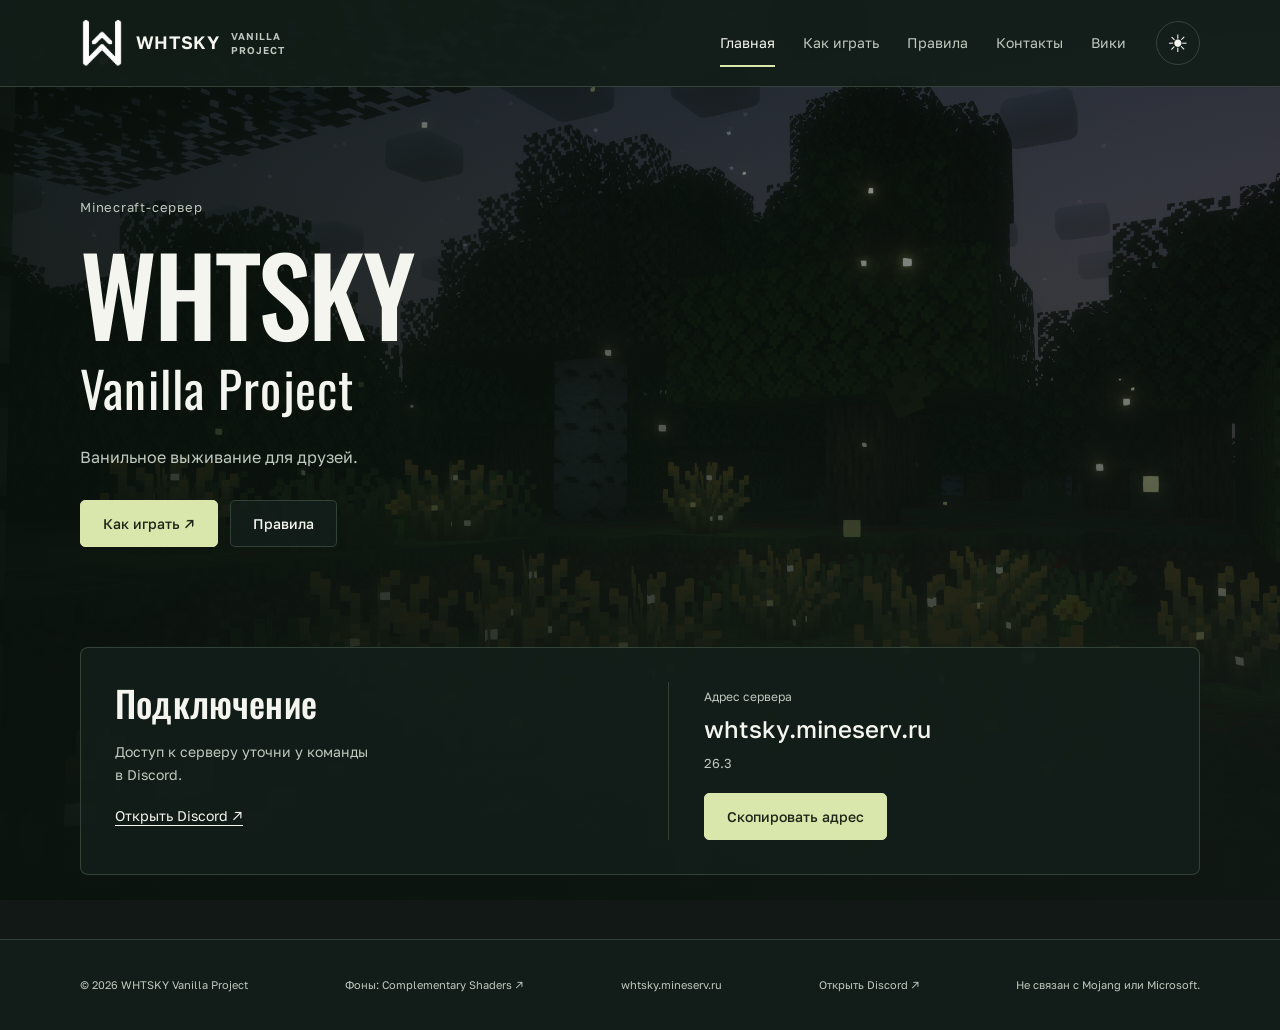
==== commit c49d4c90: "Refactor code structure for improved readability and maintainability" ====
--- a/index.html
+++ b/index.html
@@ -2,7 +2,7 @@
 <html lang="ru">
 <head>
   <meta charset="UTF-8"><meta name="viewport" content="width=device-width, initial-scale=1">
-  <title>Главная — WHTSKY</title><meta name="description" content="WHTSKY Vanilla Project — ванильный Minecraft-сервер для друзей и команды проекта. Правила, контакты и подключение.">
+  <title>Главная — WHTSKY</title><meta name="description" content="WHTSKY Vanilla Project — ванильный Minecraft-сервер для друзей. Правила, контакты и подключение.">
   <script src="./assets/theme.js"></script><meta name="theme-color" content="#0c1015"><link rel="icon" href="assets/favicon.svg" type="image/svg+xml"><link rel="stylesheet" href="assets/style.css">
   <script src="assets/config.js" defer></script><script src="assets/site.js" defer></script>
 </head>
@@ -12,8 +12,8 @@
     <section class="hero container">
       <span class="eyebrow">Minecraft-сервер</span>
       <h1>WHTSKY <span>Vanilla Project</span></h1>
-      <p class="hero-description">Ванильное выживание для друзей и команды проекта.</p>
-      <div class="actions"><a class="button primary" href="#join">Как зайти ↗</a><a class="button" href="rules/">Правила</a></div>
+      <p class="hero-description">Ванильное выживание для друзей.</p>
+      <div class="actions"><a class="button primary" href="wiki/how-to-play/">Как играть ↗</a><a class="button" href="rules/">Правила</a></div>
     </section>
     <section class="join container" id="join" aria-labelledby="join-title">
       <div class="join-panel"><div><h2 id="join-title">Подключение</h2><p>Доступ к серверу уточни у команды в Discord.</p><span class="text-link" data-discord>Ссылка на Discord появится позже</span></div>
--- a/assets/style.css
+++ b/assets/style.css
@@ -27,7 +27,7 @@
 }
 * { box-sizing: border-box; }
 html { scroll-behavior: smooth; scroll-padding-top: 30px; }
-body { margin: 0; color: var(--text); background: var(--bg); min-height: 100vh; display: flex; flex-direction: column; }
+body { margin: 0; color: var(--text); background: var(--bg); min-height: 100vh; min-height: 100svh; isolation: isolate; display: flex; flex-direction: column; }
 body::before { content: ''; position: fixed; inset: 0; z-index: -1; background-image: var(--veil), var(--scene); background-size: cover; background-position: center; pointer-events: none; }
 main { flex: 1; }
 a { color: inherit; text-decoration: none; }
@@ -41,18 +41,17 @@
 header { background: var(--surface); border-bottom: 1px solid var(--line); }
 .header-inner { min-height: 86px; display: flex; align-items: center; gap: 30px; }
 .brand { display: flex; align-items: center; gap: 12px; font-size: 18px; font-weight: 600; letter-spacing: .02em; }
-.brand-mark { width: 38px; height: 44px; position: relative; overflow: hidden; }
-.brand-mark img { position: absolute; width: 62px; height: 62px; max-width: none; left: -12px; top: -9px; object-fit: contain; }
-.logo-light { display: none; }
-[data-theme='light'] .logo-light { display: block; }
-[data-theme='light'] .logo-dark { display: none; }
+.brand-mark { flex-shrink: 0; width: 44px; height: 48px; position: relative; }
+.brand-mark img { position: absolute; width: 62px; height: 62px; max-width: none; left: -9px; top: -7px; object-fit: contain; }
+.brand-mark img { filter: brightness(0) invert(1); }
+[data-theme="light"] .brand-mark img { filter: brightness(0); }
 .brand-caption { font-size: 10px; line-height: 1.4; letter-spacing: .1em; width: 65px; color: var(--muted); }
 nav { display: flex; gap: 28px; }
 .header-inner nav { margin-left: auto; font-size: 14px; }
 .header-inner nav a { padding: 10px 0; color: var(--muted); }
 .header-inner nav a[aria-current] { color: var(--text); box-shadow: 0 2px var(--accent); }
 .nav-tag { display: none; }
-.theme-toggle { width: 42px; height: 42px; flex-shrink: 0; color: var(--text); border: 1px solid var(--line); background: transparent; border-radius: 50%; cursor: pointer; font-size: 24px; line-height: 1; }
+.theme-toggle { width: 44px; height: 44px; flex-shrink: 0; color: var(--text); border: 1px solid var(--line); background: transparent; border-radius: 50%; cursor: pointer; font-size: 24px; line-height: 1; }
 .theme-toggle:hover { background: var(--bg); }
 h1, h2, h3 { font-family: 'Oswald', 'Arial Narrow', sans-serif; font-weight: 500; line-height: 1.15; letter-spacing: .005em; text-wrap: balance; margin: 0; }
 h1 { font-size: clamp(42px, 6vw, 64px); }
@@ -72,7 +71,7 @@
 .button:hover { filter: brightness(1.12); }
 .button:disabled, .button.unavailable { color: var(--muted); background: transparent; border-color: var(--line); cursor: default; filter: none; }
 .join { padding-bottom: 64px; }
-.join-panel { display: grid; grid-template-columns: 1fr 1fr; gap: 55px; padding: 34px; background: var(--surface); border: 1px solid var(--line); border-radius: 8px; }
+.join-panel { display: grid; grid-template-columns: repeat(2, minmax(0, 1fr)); gap: 55px; padding: 34px; background: var(--surface); border: 1px solid var(--line); border-radius: 8px; }
 .join-panel p { color: var(--muted); font-size: 14px; max-width: 300px; }
 .server-box { border-left: 1px solid var(--line); padding-left: 35px; }
 .server-label { font-size: 12px; color: var(--muted); }
@@ -87,7 +86,7 @@
 .page-intro p { color: var(--muted); margin-bottom: 0; }
 .notice { padding: 16px 20px; background: var(--surface); border-left: 2px solid var(--accent); color: var(--muted); font-size: 14px; margin-bottom: 30px; }
 .notice strong { color: var(--text); }
-.rules-layout { display: grid; grid-template-columns: 180px 1fr; gap: 35px; padding-bottom: 45px; }
+.rules-layout { display: grid; grid-template-columns: 180px minmax(0, 1fr); gap: 35px; padding-bottom: 45px; }
 .rules-nav { flex-direction: column; gap: 14px; font-size: 14px; align-self: start; position: sticky; top: 30px; padding: 20px 0; }
 .rules-layout > div { background: var(--surface); border: 1px solid var(--line); border-radius: 8px; padding: 30px; }
 .rule-section { border-bottom: 1px solid var(--line); padding-bottom: 22px; margin-bottom: 28px; }
@@ -102,7 +101,7 @@
 .section { padding: 40px 0 64px; }
 .section-top { margin-bottom: 22px; }
 .section-top .eyebrow, .section-note { display: none; }
-.staff-grid { display: grid; grid-template-columns: repeat(3, 1fr); gap: 20px; }
+.staff-grid { display: grid; grid-template-columns: repeat(3, minmax(0, 1fr)); gap: 20px; }
 .empty-staff { grid-column: 1/-1; padding: 26px; background: var(--surface); border: 1px solid var(--line); border-radius: 8px; }
 .empty-staff .staff-avatar { display: none; }
 .empty-staff h3 { font: 500 16px/1.5 'Golos Text',sans-serif; }
@@ -117,7 +116,7 @@
 .wiki-panel p { color: var(--muted); margin: 20px 0 28px; }
 footer { padding: 23px 0; border-top: 1px solid var(--line); background: var(--surface); }
 .footer-inner { display: flex; flex-wrap: wrap; align-items: center; justify-content: space-between; gap: 15px; font-size: 11px; color: var(--muted); }
-@media (max-width: 760px) {
+@media (max-width: 860px) {
   .container { width: calc(100% - 36px); }
   .header-inner { flex-wrap: wrap; padding-block: 14px; gap: 10px; }
   .brand { font-size: 16px; }
@@ -139,3 +138,58 @@
   .footer-inner { flex-direction: column; align-items: start; gap: 8px; }
 }
 @media (prefers-reduced-motion: reduce) { html { scroll-behavior: auto; } }
+
+/* Prevent long addresses, names and enlarged text from widening grid tracks. */
+main, .join-panel > *, .staff-card, .contact-banner > *, .rules-layout > * { min-width: 0; }
+h1, h2, h3, p, li, .text-link, .staff-card { overflow-wrap: anywhere; }
+.button { max-width: 100%; text-align: center; white-space: normal; }
+.header-inner nav a { min-height: 44px; display: flex; align-items: center; justify-content: center; }
+.rules-nav { max-height: calc(100svh - 60px); overflow-y: auto; }
+.rules-nav a { display: block; padding: 7px 0; }
+.footer-inner a { display: inline-flex; align-items: center; min-height: 44px; }
+@media (min-width: 861px) and (max-width: 1050px) {
+  .header-inner { gap: 20px; }
+  .header-inner nav { gap: 20px; }
+  .brand-caption { display: none; }
+}
+@media (max-width: 860px) {
+  .header-inner nav { display: grid; grid-template-columns: repeat(5, minmax(0, 1fr)); gap: 4px; }
+  .rules-nav { display: grid; grid-template-columns: repeat(2, minmax(0, 1fr)); gap: 4px 16px; max-height: none; overflow: visible; }
+  .rules-nav a { min-height: 44px; padding-block: 10px; }
+  .rule-section ol { font-size: 1rem; line-height: 1.7; }
+  .text-link { display: inline-block; padding-block: 10px; }
+  .hero-description, .contact-banner p, .join-panel p { font-size: 1rem; }
+}
+@media (max-width: 380px) {
+  .container { width: calc(100% - 28px); }
+  .brand { gap: 8px; }
+  .brand-caption { font-size: 9px; width: 54px; }
+  .header-inner nav { font-size: 12px; }
+  .hero { padding-block: 44px; }
+  .join-panel, .contact-banner, .wiki-panel, .rules-layout > div { padding: 20px; }
+  .rule-section h2 { font-size: 25px; }
+  .rules-nav { font-size: 13px; }
+}
+@media (max-height: 500px) and (orientation: landscape) {
+  .hero { padding-block: 36px; }
+  .rules-nav { position: static; max-height: none; }
+}
+
+.guide-connection { margin-bottom: 38px; }
+.guide-article p { color: var(--muted); }
+.guide-article a:not(.button) { text-decoration: underline; text-underline-offset: 3px; }
+.guide-article strong { color: var(--text); font-weight: 600; }
+.guide-figure { margin: 26px 0; }
+.guide-figure img { display: block; width: 100%; height: auto; border: 1px solid var(--line); border-radius: 5px; }
+.guide-figure figcaption, .guide-placeholder figcaption { font-size: 13px; color: var(--muted); margin-top: 10px; }
+.guide-placeholder { display: grid; place-content: center; min-height: 170px; padding: 24px; margin: 26px 0; text-align: center; border: 1px dashed var(--line); border-radius: 5px; }
+.guide-placeholder span { font-size: 14px; }
+.guide-article details { margin: 20px 0; padding: 16px; border: 1px solid var(--line); border-radius: 5px; }
+.guide-article summary { cursor: pointer; min-height: 44px; padding-block: 9px; }
+.guide-article summary:focus-visible { outline: 3px solid var(--accent); outline-offset: 4px; }
+kbd, code { font-size: .9em; overflow-wrap: anywhere; }
+kbd { border: 1px solid var(--line); padding: 2px 7px; border-radius: 4px; }
+@media (max-width: 480px) {
+  .header-inner nav { grid-template-columns: repeat(3, minmax(0, 1fr)); }
+  .guide-placeholder { min-height: 130px; padding: 16px; }
+}
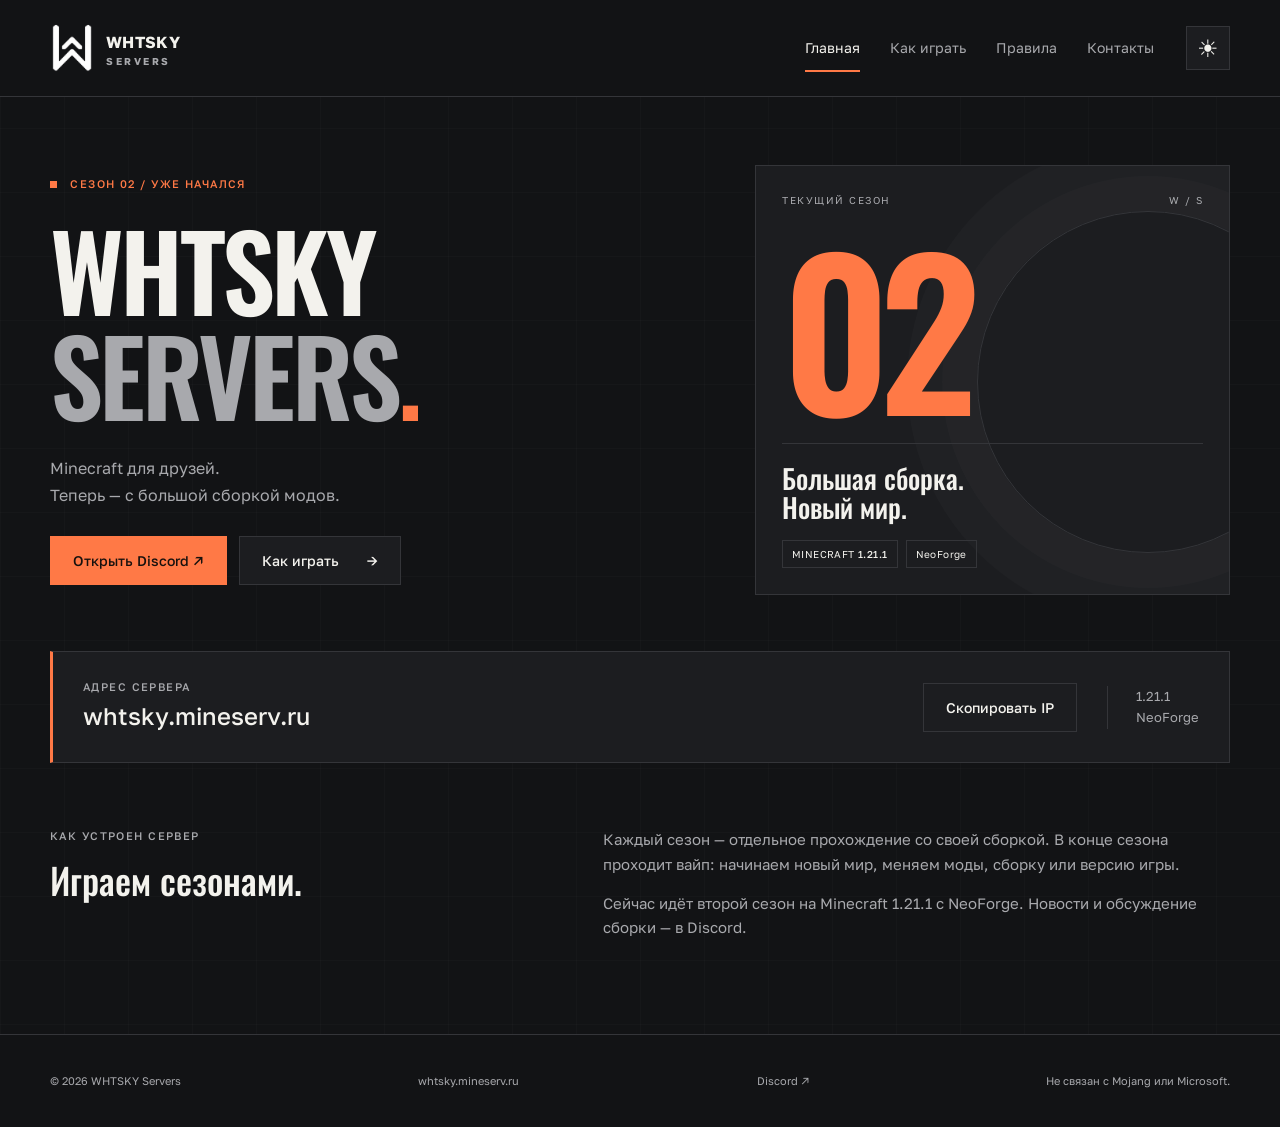
==== commit b655bbd9: "Refactor rules and how-to-play sections for WHTSKY Servers Season 2 - Updated index.html for rules w" ====
--- a/index.html
+++ b/index.html
@@ -1,23 +1,23 @@
 <!doctype html>
-<html lang="ru">
-<head>
-  <meta charset="UTF-8"><meta name="viewport" content="width=device-width, initial-scale=1">
-  <title>Главная — WHTSKY</title><meta name="description" content="WHTSKY Vanilla Project — ванильный Minecraft-сервер для друзей. Правила, контакты и подключение.">
-  <script src="./assets/theme.js"></script><meta name="theme-color" content="#0c1015"><link rel="icon" href="assets/favicon.svg" type="image/svg+xml"><link rel="stylesheet" href="assets/style.css">
-  <script src="assets/config.js" defer></script><script src="assets/site.js" defer></script>
-</head>
-<body data-page="home" data-root="./" data-title="Главная">
-  <a class="skip-link" href="#main">К содержимому</a><header data-header></header>
-  <main id="main">
-    <section class="hero container">
-      <span class="eyebrow">Minecraft-сервер</span>
-      <h1>WHTSKY <span>Vanilla Project</span></h1>
-      <p class="hero-description">Ванильное выживание для друзей.</p>
-      <div class="actions"><a class="button primary" href="wiki/how-to-play/">Как играть ↗</a><a class="button" href="rules/">Правила</a></div>
-    </section>
-    <section class="join container" id="join" aria-labelledby="join-title">
-      <div class="join-panel"><div><h2 id="join-title">Подключение</h2><p>Доступ к серверу уточни у команды в Discord.</p><span class="text-link" data-discord>Ссылка на Discord появится позже</span></div>
-      <div class="server-box"><span class="server-label">Адрес сервера</span><strong class="server-address" data-address>Скоро</strong><span class="server-version" data-version>Версия пока не указана</span><button class="button primary" type="button" data-copy disabled>Адрес пока не добавлен</button><p class="copy-status" data-copy-status role="status" aria-live="polite"></p></div></div>
-    </section>
-  </main><footer data-footer></footer><noscript><p class="container">Навигация: <a href="rules/">Правила</a> · <a href="contacts/">Контакты</a> · <a href="wiki/">Вики</a>. Для загрузки данных сервера включите JavaScript.</p></noscript>
-</body></html>
+<html lang="ru"><head>
+<meta charset="UTF-8"><meta name="viewport" content="width=device-width, initial-scale=1">
+<title>Главная — WHTSKY Servers</title><meta name="description" content="WHTSKY Servers. Сезон 2: Minecraft 1.21.1, NeoForge и большая сборка модов.">
+<script src="./assets/theme.js"></script><meta name="theme-color" content="#121315">
+<link rel="icon" href="./assets/favicon.svg" type="image/svg+xml"><link rel="stylesheet" href="./assets/style.css">
+<script src="./assets/config.js" defer></script><script src="./assets/site.js" defer></script>
+</head><body data-page="home" data-root="./" data-title="Главная">
+<a class="skip-link" href="#main">К содержимому</a><header data-header></header>
+<main id="main" class="container">
+<section class="hero">
+<div class="hero-copy"><div class="eyebrow"><span class="signal"></span> СЕЗОН 02 / УЖЕ НАЧАЛСЯ</div>
+<h1>WHTSKY<span>SERVERS<span class="title-period">.</span></span></h1>
+<p class="hero-description">Minecraft для друзей.<br>Теперь — с большой сборкой модов.</p>
+<div class="actions"><a class="button primary" href="https://discord.gg/YwaqcRJRg9" data-discord target="_blank" rel="noopener noreferrer">Открыть Discord ↗</a><a class="button" href="how-to-play/">Как играть <span aria-hidden="true">→</span></a></div>
+</div>
+<aside class="season-card" aria-label="Текущий сезон"><div class="card-top"><span>ТЕКУЩИЙ СЕЗОН</span><span>W / S</span></div><div class="season-number" aria-hidden="true">02</div><div class="season-bottom"><h2>Большая сборка.<br>Новый мир.</h2><div class="tags"><span>MINECRAFT <b data-version>1.21.1</b></span><span data-loader>NeoForge</span></div></div></aside>
+</section>
+<section class="connection" aria-label="Адрес сервера"><div><span class="eyebrow">АДРЕС СЕРВЕРА</span><strong class="server-address" data-address>whtsky.mineserv.ru</strong></div><div class="connection-action"><button class="button" data-copy type="button" disabled>Скопировать IP</button><p class="copy-status" data-copy-status role="status" aria-live="polite"></p></div><div class="connection-meta"><span data-version>1.21.1</span><span data-loader>NeoForge</span></div></section>
+<section class="season-explainer"><div><span class="eyebrow">КАК УСТРОЕН СЕРВЕР</span><h2>Играем сезонами.</h2></div><div class="season-description"><p>Каждый сезон — отдельное прохождение со своей сборкой. В конце сезона проходит вайп: начинаем новый мир, меняем моды, сборку или версию игры.</p><p>Сейчас идёт второй сезон на Minecraft 1.21.1 с NeoForge. Новости и обсуждение сборки — в Discord.</p></div></section>
+</main><footer data-footer></footer>
+<noscript><nav class="container" aria-label="Навигация без JavaScript"><a href="./">Главная</a> · <a href="./how-to-play/">Как играть</a> · <a href="./rules/">Правила</a> · <a href="./contacts/">Контакты</a></nav></noscript>
+</body></html>
--- a/assets/style.css
+++ b/assets/style.css
@@ -1,195 +1,103 @@
-@import url('https://fonts.googleapis.com/css2?family=Golos+Text:wght@400;500;600&family=Oswald:wght@400;500;600&display=swap');
-
-:root {
-  color-scheme: dark;
-  --bg: #111815;
-  --surface: #131e19ed;
-  --text: #f4f5ef;
-  --muted: #c0c9c0;
-  --line: #788c7855;
-  --accent: #d9e7ac;
-  --button-text: #1c2516;
-  --veil: linear-gradient(90deg, #08110cba, #08110c30), linear-gradient(0deg, #111815 0%, #11181515 90%);
-  --scene: url('images/night.png');
-  font: 16px/1.65 'Golos Text', Arial, sans-serif;
+@import url('https://fonts.googleapis.com/css2?family=Golos+Text:wght@400;500;600;700&family=Oswald:wght@400;500;600;700&display=swap');
+:root { color-scheme:dark; --bg:#121315; --panel:#1c1d20; --text:#f3f2ed; --muted:#a8a9ad; --line:#343539; --accent:#ff7946; --on-accent:#17110e; --grid:#ffffff04; font:16px/1.65 'Golos Text',Arial,sans-serif; }
+:root[data-theme='light'] { color-scheme:light; --bg:#f2f2ee; --panel:#fff; --text:#202124; --muted:#606168; --line:#d3d3ce; --accent:#b93b13; --on-accent:#fff; --grid:#00000004; }
+* { box-sizing:border-box; }
+html { scroll-behavior:smooth; }
+body { margin:0; min-height:100vh; min-height:100svh; display:flex; flex-direction:column; background:var(--bg); color:var(--text); background-image:linear-gradient(var(--grid) 1px,transparent 1px),linear-gradient(90deg,var(--grid) 1px,transparent 1px); background-size:64px 64px; }
+main { flex:1; min-width:0; }
+a { color:inherit; text-decoration:none; }
+a:hover { color:var(--accent); }
+button { font:inherit; }
+a:focus-visible,button:focus-visible { outline:3px solid var(--accent); outline-offset:5px; }
+::selection { background:var(--accent); color:var(--on-accent); }
+.container { width:min(1180px,calc(100% - 64px)); margin-inline:auto; }
+.skip-link { position:fixed; top:-100px; left:16px; z-index:10; background:var(--panel); padding:12px 20px; }
+.skip-link:focus { top:12px; }
+header { border-bottom:1px solid var(--line); background:var(--bg); }
+.header-inner { min-height:96px; display:flex; align-items:center; gap:32px; }
+.brand { display:flex; align-items:center; gap:12px; font-weight:700; letter-spacing:.02em; white-space:nowrap; }
+.brand small { display:block; font-size:10px; letter-spacing:.25em; color:var(--muted); line-height:1.2; }
+.brand-mark { width:44px; height:48px; position:relative; flex-shrink:0; }
+.brand-mark img { position:absolute; width:62px; height:62px; left:-9px; top:-7px; filter:brightness(0) invert(1); }
+[data-theme='light'] .brand-mark img { filter:brightness(0); }
+.header-inner nav { margin-left:auto; display:flex; gap:30px; font-size:14px; }
+.header-inner nav a { display:flex; align-items:center; min-height:44px; color:var(--muted); }
+.header-inner nav a[aria-current] { color:var(--text); box-shadow:0 2px var(--accent); }
+.theme-toggle { width:44px; height:44px; flex-shrink:0; border:1px solid var(--line); background:var(--panel); color:var(--text); font-size:24px; cursor:pointer; }
+h1,h2,p { margin:0; }
+h1,h2 { font-family:'Oswald','Arial Narrow',sans-serif; line-height:1.08; text-wrap:balance; }
+h2 { font-size:36px; font-weight:500; }
+p { text-wrap:pretty; }
+.eyebrow { display:block; font-size:11px; letter-spacing:.13em; font-weight:500; color:var(--muted); }
+.hero { display:grid; grid-template-columns:1.35fr 1fr; gap:64px; align-items:center; padding:68px 0 56px; }
+.hero-copy .eyebrow { color:var(--accent); margin-bottom:24px; }
+.signal { display:inline-block; width:7px; height:7px; background:var(--accent); margin-right:9px; }
+.hero h1 { font-size:clamp(70px,8.2vw,112px); font-weight:600; letter-spacing:-.035em; line-height:1; }
+.hero h1 > span { display:block; color:var(--muted); }
+.title-period { color:var(--accent); }
+.hero-description { color:var(--muted); margin:28px 0; }
+.actions { display:flex; flex-wrap:wrap; gap:12px; }
+.button { display:inline-flex; justify-content:center; align-items:center; gap:28px; min-height:48px; padding:12px 22px; border:1px solid var(--line); font-size:14px; font-weight:500; cursor:pointer; color:var(--text); background:var(--panel); text-align:center; max-width:100%; }
+.button:hover { border-color:var(--accent); color:var(--accent); }
+.button.primary { background:var(--accent); border-color:var(--accent); color:var(--on-accent); }
+.button:disabled { opacity:.5; cursor:default; }
+.season-card { position:relative; overflow:hidden; border:1px solid var(--line); min-height:420px; padding:26px; background:var(--panel); }
+.season-card::before { content:''; position:absolute; width:340px; height:340px; border:1px solid var(--line); border-radius:50%; top:45px; right:-90px; box-shadow:0 0 0 35px var(--grid),0 0 0 70px var(--grid); pointer-events:none; }
+.card-top { display:flex; justify-content:space-between; font-size:10px; letter-spacing:.15em; color:var(--muted); }
+.season-number { position:relative; font:600 200px/.95 'Oswald',sans-serif; letter-spacing:-.06em; color:var(--accent); margin:22px 0; }
+.season-bottom { position:relative; border-top:1px solid var(--line); padding-top:20px; }
+.season-bottom h2 { font-size:27px; }
+.tags { display:flex; flex-wrap:wrap; gap:8px; margin-top:18px; }
+.tags span { font-size:10px; padding:5px 9px; border:1px solid var(--line); letter-spacing:.04em; }
+.tags b { font-weight:500; }
+.connection { display:flex; align-items:center; gap:30px; padding:26px 30px; border:1px solid var(--line); border-left:3px solid var(--accent); background:var(--panel); }
+.server-address { font-size:24px; font-weight:500; overflow-wrap:anywhere; }
+.connection-action { margin-left:auto; }
+.copy-status { font-size:12px; margin-top:8px; color:var(--muted); max-width:280px; overflow-wrap:anywhere; }
+.copy-status:empty { display:none; }
+.connection-meta { display:flex; flex-direction:column; border-left:1px solid var(--line); padding-left:28px; font-size:13px; color:var(--muted); }
+.season-explainer { padding:64px 0 80px; display:grid; grid-template-columns:1fr 1.3fr; gap:70px; }
+.season-explainer h2 { margin-top:16px; }
+.season-description p { color:var(--muted); margin-bottom:14px; font-size:15px; }
+.page-intro { padding:64px 0 38px; }
+.page-intro h1 { font-size:64px; margin-top:20px; }
+.empty-state { padding:40px; border:1px solid var(--line); border-left:3px solid var(--accent); background:var(--panel); margin-bottom:80px; max-width:760px; }
+.empty-label { font-size:11px; color:var(--accent); letter-spacing:.12em; }
+.empty-state h2 { margin:20px 0; }
+.empty-state p { color:var(--muted); margin-bottom:28px; }
+.contact-grid { display:grid; grid-template-columns:1fr 1.35fr; gap:24px; margin-bottom:80px; }
+.staff-card,.discord-card { border:1px solid var(--line); padding:34px; background:var(--panel); }
+.staff-top { display:flex; justify-content:space-between; align-items:start; gap:20px; margin-bottom:26px; }
+.role-label { font-size:10px; color:var(--accent); letter-spacing:.1em; padding-top:7px; }
+.skin-head { width:80px; height:80px; position:relative; background:#202020; flex-shrink:0; }
+.skin-head span { position:absolute; inset:0; background-image:url('images/deferw-skin.png'); background-size:640px 640px; image-rendering:pixelated; }
+.skin-face { background-position:-80px -80px; }
+.skin-hat { background-position:-400px -80px; }
+.contact-label { font-size:12px; color:var(--muted); margin-top:22px; }
+.discord-handle { font-size:22px; font-weight:500; }
+.contact-note { color:var(--muted); font-size:14px; margin-top:24px; }
+.discord-card { display:flex; flex-direction:column; align-items:start; justify-content:center; }
+.discord-card h2 { margin:20px 0; }
+.discord-card p { color:var(--muted); max-width:380px; margin-bottom:28px; }
+footer { border-top:1px solid var(--line); background:var(--bg); padding:24px 0; }
+.footer-inner { display:flex; justify-content:space-between; align-items:center; flex-wrap:wrap; gap:12px 24px; color:var(--muted); font-size:11px; }
+.footer-inner a { min-height:44px; display:flex; align-items:center; }
+@media(max-width:900px) {
+ .header-inner { gap:20px; }.header-inner nav { gap:20px; }
+ .hero { gap:30px; }.hero h1 { font-size:80px; }.season-card { padding:22px; min-height:380px; }.season-number { font-size:175px; }
+ .season-explainer { gap:30px; }.connection { gap:20px; }.server-address { font-size:21px; }
 }
-:root[data-theme='light'] {
-  color-scheme: light;
-  --bg: #edf1ea;
-  --surface: #f7f9f2ee;
-  --text: #19271d;
-  --muted: #465446;
-  --line: #60755b55;
-  --accent: #344e31;
-  --button-text: #fff;
-  --veil: linear-gradient(90deg, #f3f5e9dd, #f3f5e940), linear-gradient(0deg, #edf1ea 0%, #edf1ea10 90%);
-  --scene: url('images/day.jpg');
+@media(max-width:700px) {
+ .container { width:calc(100% - 36px); }.header-inner { flex-wrap:wrap; padding:16px 0 12px; gap:10px; }
+ .theme-toggle { margin-left:auto; }.header-inner nav { order:3; width:100%; display:grid; grid-template-columns:repeat(4,minmax(0,1fr)); gap:6px; font-size:12px; }.header-inner nav a { justify-content:center; text-align:center; }
+ .hero { grid-template-columns:1fr; padding:40px 0 30px; gap:32px; }.hero h1 { font-size:clamp(72px,18vw,110px); }.hero-description { margin:22px 0; }
+ .season-card { min-height:0; }.season-number { font-size:130px; margin:14px 0; }.season-bottom h2 { font-size:25px; }
+ .connection { flex-wrap:wrap; padding:22px; gap:18px; }.connection-action { margin-left:0; }.connection-meta { margin-left:auto; padding-left:18px; }.server-address { font-size:21px; }
+ .season-explainer { grid-template-columns:1fr; gap:24px; padding:40px 0 50px; }.season-description p { font-size:16px; }
+ .page-intro { padding:40px 0 28px; }.page-intro h1 { font-size:48px; }
+ .empty-state { padding:26px; margin-bottom:50px; }.empty-state h2 { font-size:30px; }
+ .contact-grid { grid-template-columns:1fr; margin-bottom:50px; }.staff-card,.discord-card { padding:26px; }
+ .footer-inner { gap:8px 20px; }.footer-inner span:last-child { flex-basis:100%; }
 }
-* { box-sizing: border-box; }
-html { scroll-behavior: smooth; scroll-padding-top: 30px; }
-body { margin: 0; color: var(--text); background: var(--bg); min-height: 100vh; min-height: 100svh; isolation: isolate; display: flex; flex-direction: column; }
-body::before { content: ''; position: fixed; inset: 0; z-index: -1; background-image: var(--veil), var(--scene); background-size: cover; background-position: center; pointer-events: none; }
-main { flex: 1; }
-a { color: inherit; text-decoration: none; }
-a:hover { color: var(--accent); }
-button { font: inherit; }
-a:focus-visible, button:focus-visible { outline: 3px solid var(--accent); outline-offset: 5px; }
-::selection { background: var(--accent); color: var(--button-text); }
-.container { width: min(1120px, calc(100% - 64px)); margin-inline: auto; }
-.skip-link { position: fixed; top: -90px; left: 15px; z-index: 9; background: var(--surface); padding: 10px 20px; }
-.skip-link:focus { top: 10px; }
-header { background: var(--surface); border-bottom: 1px solid var(--line); }
-.header-inner { min-height: 86px; display: flex; align-items: center; gap: 30px; }
-.brand { display: flex; align-items: center; gap: 12px; font-size: 18px; font-weight: 600; letter-spacing: .02em; }
-.brand-mark { flex-shrink: 0; width: 44px; height: 48px; position: relative; }
-.brand-mark img { position: absolute; width: 62px; height: 62px; max-width: none; left: -9px; top: -7px; object-fit: contain; }
-.brand-mark img { filter: brightness(0) invert(1); }
-[data-theme="light"] .brand-mark img { filter: brightness(0); }
-.brand-caption { font-size: 10px; line-height: 1.4; letter-spacing: .1em; width: 65px; color: var(--muted); }
-nav { display: flex; gap: 28px; }
-.header-inner nav { margin-left: auto; font-size: 14px; }
-.header-inner nav a { padding: 10px 0; color: var(--muted); }
-.header-inner nav a[aria-current] { color: var(--text); box-shadow: 0 2px var(--accent); }
-.nav-tag { display: none; }
-.theme-toggle { width: 44px; height: 44px; flex-shrink: 0; color: var(--text); border: 1px solid var(--line); background: transparent; border-radius: 50%; cursor: pointer; font-size: 24px; line-height: 1; }
-.theme-toggle:hover { background: var(--bg); }
-h1, h2, h3 { font-family: 'Oswald', 'Arial Narrow', sans-serif; font-weight: 500; line-height: 1.15; letter-spacing: .005em; text-wrap: balance; margin: 0; }
-h1 { font-size: clamp(42px, 6vw, 64px); }
-h2 { font-size: clamp(28px, 3vw, 36px); }
-h3 { font-size: 24px; }
-p { margin: 16px 0; text-wrap: pretty; }
-em { font-style: italic; }
-s, del { text-decoration-thickness: .08em; text-decoration-color: var(--muted); }
-.eyebrow { display: block; font-size: 13px; letter-spacing: .06em; color: var(--muted); margin-bottom: 18px; }
-.hero { padding-block: 110px 100px; }
-.hero h1 { font-size: clamp(65px, 9vw, 108px); line-height: 1.05; letter-spacing: -.025em; }
-.hero h1 span { display: block; font-size: .46em; font-weight: 400; letter-spacing: .025em; margin-top: 12px; }
-.hero-description { max-width: 440px; color: var(--muted); margin: 30px 0; }
-.actions { display: flex; flex-wrap: wrap; gap: 12px; }
-.button { display: inline-flex; justify-content: center; align-items: center; min-height: 46px; padding: 11px 22px; gap: 18px; border: 1px solid var(--line); background: var(--surface); border-radius: 5px; color: var(--text); font-size: 14px; font-weight: 500; cursor: pointer; }
-.button.primary { background: var(--accent); color: var(--button-text); border-color: var(--accent); }
-.button:hover { filter: brightness(1.12); }
-.button:disabled, .button.unavailable { color: var(--muted); background: transparent; border-color: var(--line); cursor: default; filter: none; }
-.join { padding-bottom: 64px; }
-.join-panel { display: grid; grid-template-columns: repeat(2, minmax(0, 1fr)); gap: 55px; padding: 34px; background: var(--surface); border: 1px solid var(--line); border-radius: 8px; }
-.join-panel p { color: var(--muted); font-size: 14px; max-width: 300px; }
-.server-box { border-left: 1px solid var(--line); padding-left: 35px; }
-.server-label { font-size: 12px; color: var(--muted); }
-.server-address { display: block; font-size: 24px; font-weight: 500; overflow-wrap: anywhere; }
-.server-version { display: block; color: var(--muted); font-size: 13px; margin: 5px 0 18px; }
-.copy-status { margin: 10px 0 0; }
-.copy-status:empty { display: none; }
-.text-link { font-size: 14px; text-decoration: underline; text-underline-offset: 4px; }
-.page-intro { padding: 40px 0 32px; }
-.page-index { font-size: 12px; color: var(--muted); margin-bottom: 28px; }
-.page-intro .eyebrow { display: none; }
-.page-intro p { color: var(--muted); margin-bottom: 0; }
-.notice { padding: 16px 20px; background: var(--surface); border-left: 2px solid var(--accent); color: var(--muted); font-size: 14px; margin-bottom: 30px; }
-.notice strong { color: var(--text); }
-.rules-layout { display: grid; grid-template-columns: 180px minmax(0, 1fr); gap: 35px; padding-bottom: 45px; }
-.rules-nav { flex-direction: column; gap: 14px; font-size: 14px; align-self: start; position: sticky; top: 30px; padding: 20px 0; }
-.rules-layout > div { background: var(--surface); border: 1px solid var(--line); border-radius: 8px; padding: 30px; }
-.rule-section { border-bottom: 1px solid var(--line); padding-bottom: 22px; margin-bottom: 28px; }
-.rule-section:last-child { border: 0; margin: 0; padding: 0; }
-.rule-section h2 { font-size: 27px; }
-.rule-section h2 span { font: 13px 'Golos Text',sans-serif; color: var(--muted); margin-right: 13px; }
-.rule-section ol { padding-left: 20px; color: var(--muted); font-size: 15px; }
-.rule-section li { padding-left: 6px; margin: 13px 0; }
-.rule-section strong { color: var(--text); font-weight: 500; }
-.contact-banner { display: flex; align-items: center; justify-content: space-between; gap: 25px; padding: 30px; background: var(--surface); border: 1px solid var(--line); border-radius: 8px; }
-.contact-banner p { color: var(--muted); margin-bottom: 0; font-size: 15px; }
-.section { padding: 40px 0 64px; }
-.section-top { margin-bottom: 22px; }
-.section-top .eyebrow, .section-note { display: none; }
-.staff-grid { display: grid; grid-template-columns: repeat(3, minmax(0, 1fr)); gap: 20px; }
-.empty-staff { grid-column: 1/-1; padding: 26px; background: var(--surface); border: 1px solid var(--line); border-radius: 8px; }
-.empty-staff .staff-avatar { display: none; }
-.empty-staff h3 { font: 500 16px/1.5 'Golos Text',sans-serif; }
-.empty-staff p { margin: 6px 0 0; color: var(--muted); font-size: 14px; }
-.staff-card { background: var(--surface); padding: 24px; border: 1px solid var(--line); border-radius: 8px; }
-.staff-avatar { display: block; color: var(--accent); margin-bottom: 14px; }
-.staff-card p { color: var(--muted); }
-.wiki-main { min-height: 620px; }
-.wiki-panel { background: var(--surface); border: 1px solid var(--line); border-radius: 8px; max-width: 680px; padding: 38px; margin-bottom: 65px; }
-.wiki-symbol { display: none; }
-.pill { display: inline-block; color: var(--muted); font-size: 12px; letter-spacing: .1em; margin-bottom: 18px; }
-.wiki-panel p { color: var(--muted); margin: 20px 0 28px; }
-footer { padding: 23px 0; border-top: 1px solid var(--line); background: var(--surface); }
-.footer-inner { display: flex; flex-wrap: wrap; align-items: center; justify-content: space-between; gap: 15px; font-size: 11px; color: var(--muted); }
-@media (max-width: 860px) {
-  .container { width: calc(100% - 36px); }
-  .header-inner { flex-wrap: wrap; padding-block: 14px; gap: 10px; }
-  .brand { font-size: 16px; }
-  .header-inner nav { order: 3; width: 100%; justify-content: space-between; gap: 12px; font-size: 13px; }
-  .theme-toggle { margin-left: auto; }
-  .hero { padding-block: 65px; }
-  .hero h1 { font-size: clamp(60px, 13vw, 90px); }
-  .hero-description { font-size: 15px; max-width: 330px; }
-  .join-panel { grid-template-columns: 1fr; gap: 26px; padding: 24px; }
-  .server-box { border-left: 0; border-top: 1px solid var(--line); padding: 22px 0 0; }
-  .rules-layout { grid-template-columns: 1fr; gap: 20px; }
-  .rules-nav { position: static; flex-direction: row; flex-wrap: wrap; gap: 12px 18px; padding: 0; }
-  .rules-layout > div { padding: 23px; }
-  .contact-banner { display: block; padding: 24px; }
-  .contact-banner .button { margin-top: 24px; }
-  .staff-grid { grid-template-columns: 1fr; }
-  .wiki-panel { padding: 26px; }
-  .wiki-main { min-height: 0; }
-  .footer-inner { flex-direction: column; align-items: start; gap: 8px; }
-}
-@media (prefers-reduced-motion: reduce) { html { scroll-behavior: auto; } }
-
-/* Prevent long addresses, names and enlarged text from widening grid tracks. */
-main, .join-panel > *, .staff-card, .contact-banner > *, .rules-layout > * { min-width: 0; }
-h1, h2, h3, p, li, .text-link, .staff-card { overflow-wrap: anywhere; }
-.button { max-width: 100%; text-align: center; white-space: normal; }
-.header-inner nav a { min-height: 44px; display: flex; align-items: center; justify-content: center; }
-.rules-nav { max-height: calc(100svh - 60px); overflow-y: auto; }
-.rules-nav a { display: block; padding: 7px 0; }
-.footer-inner a { display: inline-flex; align-items: center; min-height: 44px; }
-@media (min-width: 861px) and (max-width: 1050px) {
-  .header-inner { gap: 20px; }
-  .header-inner nav { gap: 20px; }
-  .brand-caption { display: none; }
-}
-@media (max-width: 860px) {
-  .header-inner nav { display: grid; grid-template-columns: repeat(5, minmax(0, 1fr)); gap: 4px; }
-  .rules-nav { display: grid; grid-template-columns: repeat(2, minmax(0, 1fr)); gap: 4px 16px; max-height: none; overflow: visible; }
-  .rules-nav a { min-height: 44px; padding-block: 10px; }
-  .rule-section ol { font-size: 1rem; line-height: 1.7; }
-  .text-link { display: inline-block; padding-block: 10px; }
-  .hero-description, .contact-banner p, .join-panel p { font-size: 1rem; }
-}
-@media (max-width: 380px) {
-  .container { width: calc(100% - 28px); }
-  .brand { gap: 8px; }
-  .brand-caption { font-size: 9px; width: 54px; }
-  .header-inner nav { font-size: 12px; }
-  .hero { padding-block: 44px; }
-  .join-panel, .contact-banner, .wiki-panel, .rules-layout > div { padding: 20px; }
-  .rule-section h2 { font-size: 25px; }
-  .rules-nav { font-size: 13px; }
-}
-@media (max-height: 500px) and (orientation: landscape) {
-  .hero { padding-block: 36px; }
-  .rules-nav { position: static; max-height: none; }
-}
-
-.guide-connection { margin-bottom: 38px; }
-.guide-article p { color: var(--muted); }
-.guide-article a:not(.button) { text-decoration: underline; text-underline-offset: 3px; }
-.guide-article strong { color: var(--text); font-weight: 600; }
-.guide-figure { margin: 26px 0; }
-.guide-figure img { display: block; width: 100%; height: auto; border: 1px solid var(--line); border-radius: 5px; }
-.guide-figure figcaption, .guide-placeholder figcaption { font-size: 13px; color: var(--muted); margin-top: 10px; }
-.guide-placeholder { display: grid; place-content: center; min-height: 170px; padding: 24px; margin: 26px 0; text-align: center; border: 1px dashed var(--line); border-radius: 5px; }
-.guide-placeholder span { font-size: 14px; }
-.guide-article details { margin: 20px 0; padding: 16px; border: 1px solid var(--line); border-radius: 5px; }
-.guide-article summary { cursor: pointer; min-height: 44px; padding-block: 9px; }
-.guide-article summary:focus-visible { outline: 3px solid var(--accent); outline-offset: 4px; }
-kbd, code { font-size: .9em; overflow-wrap: anywhere; }
-kbd { border: 1px solid var(--line); padding: 2px 7px; border-radius: 4px; }
-@media (max-width: 480px) {
-  .header-inner nav { grid-template-columns: repeat(3, minmax(0, 1fr)); }
-  .guide-placeholder { min-height: 130px; padding: 16px; }
-}
+@media(max-width:360px) { .container { width:calc(100% - 28px); }.button { padding-inline:17px; }.connection-meta { margin-left:0; }.hero h1 { font-size:72px; } }
+@media(prefers-reduced-motion:reduce) { html { scroll-behavior:auto; } }
